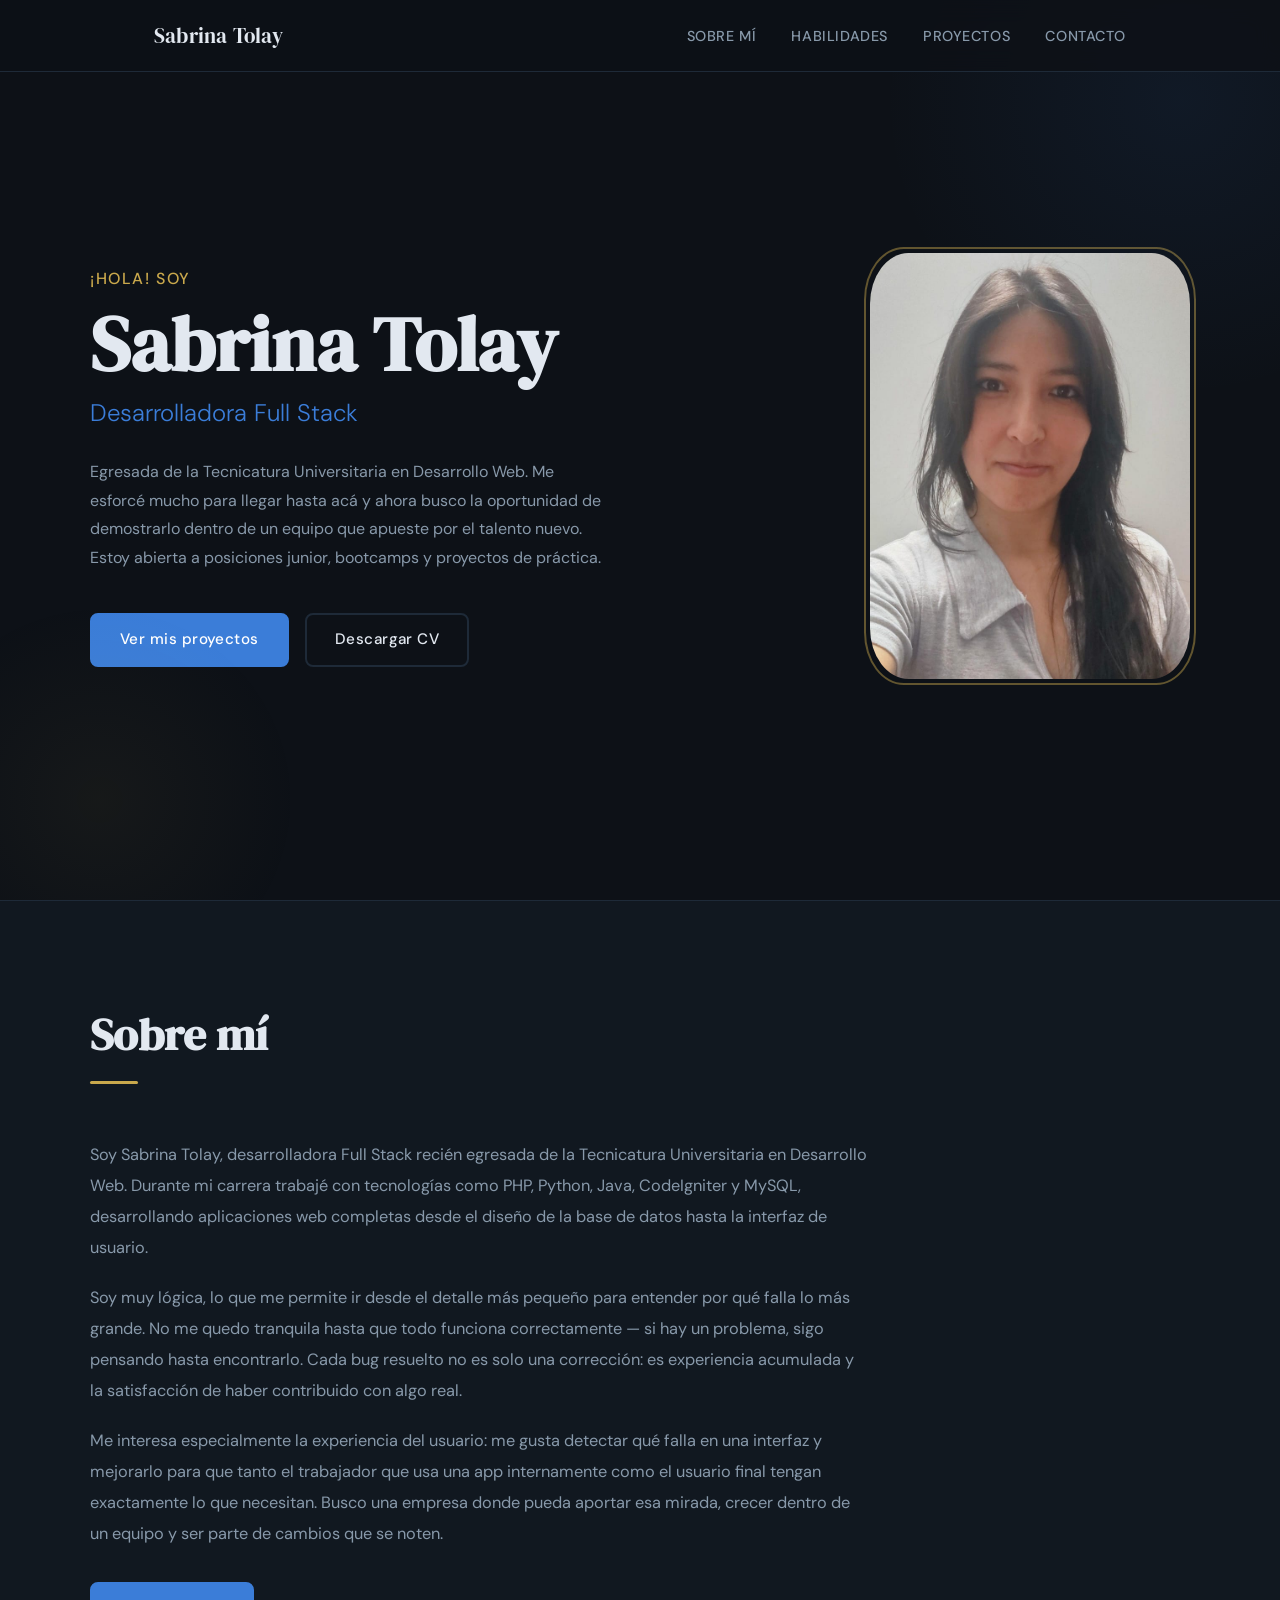
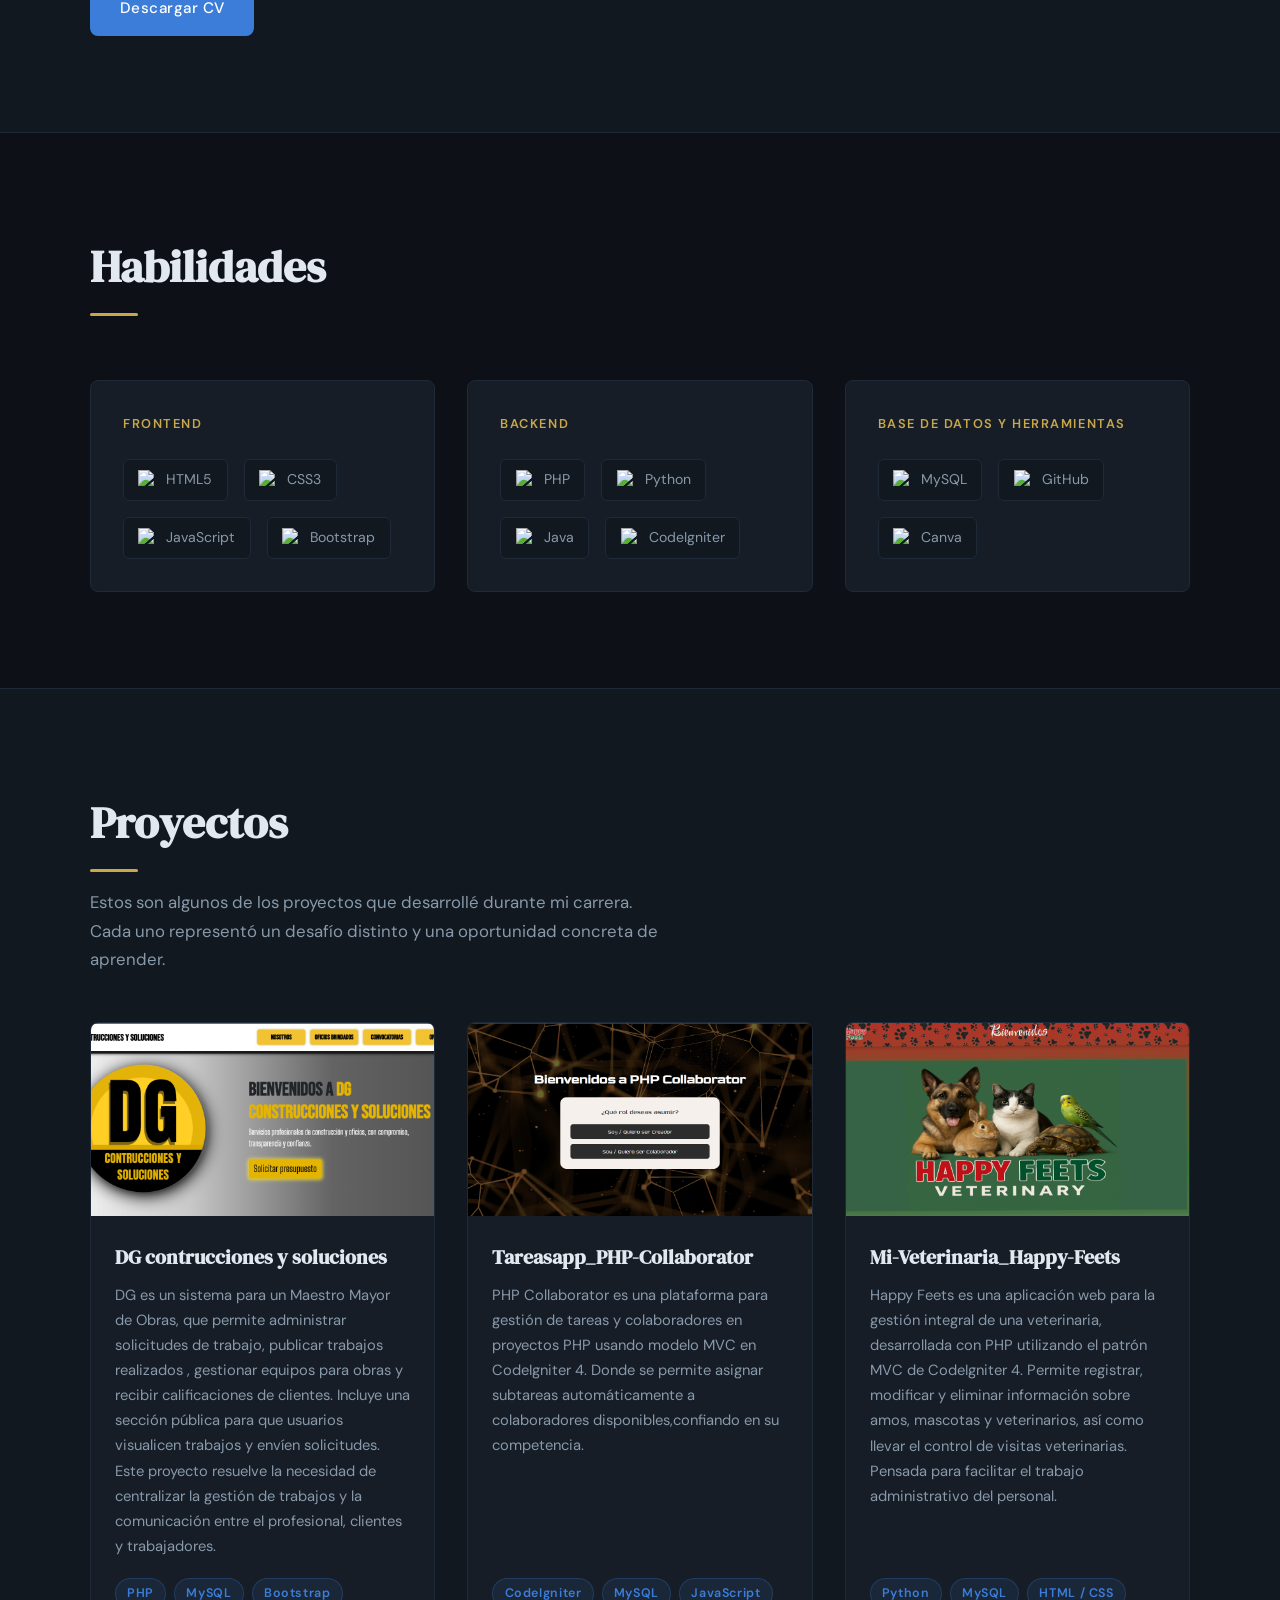
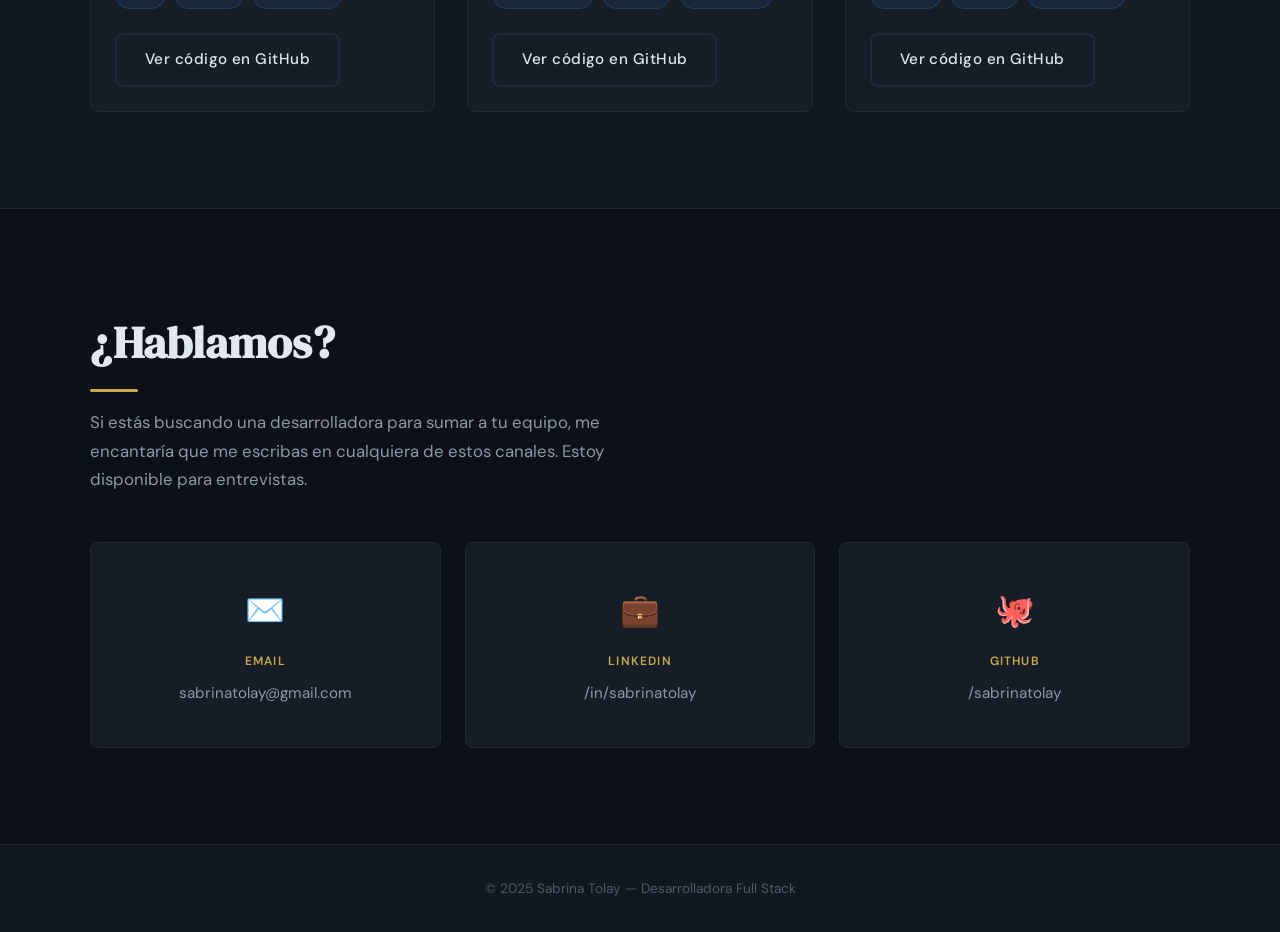
==== index.html @ 7aaf241a "Primer commit" ====
<!DOCTYPE html>
<html lang="es">
<head>
  <meta charset="UTF-8" />
  <meta name="viewport" content="width=device-width, initial-scale=1.0" />
  <meta name="description" content="Sabrina Tolay — Desarrolladora Full Stack buscando su primera experiencia laboral en una empresa de tecnología." />
  <title>Sabrina Tolay | Desarrolladora Full Stack</title>
  <link rel="stylesheet" href="style.css" />
</head>
<body>

  <!-- ========== NAVEGACIÓN ========== -->
  <header>
    <nav class="navbar">
      <div class="nav-logo">
        <span class="logo-nombre">Sabrina Tolay</span>
      </div>
      <ul class="nav-links">
        <li><a href="#sobre-mi">Sobre mí</a></li>
        <li><a href="#habilidades">Habilidades</a></li>
        <li><a href="#proyectos">Proyectos</a></li>
        <li><a href="#contacto">Contacto</a></li>
      </ul>
      <button class="nav-toggle" aria-label="Abrir menú">&#9776;</button>
    </nav>
  </header>

  <main>

    <!-- ========== HERO ========== -->
    <section id="hero" class="hero">
      <div class="hero-contenido">

        <div class="hero-texto">
          <p class="hero-saludo">¡Hola! Soy</p>
          <h1 class="hero-nombre">Sabrina Tolay</h1>
          <h2 class="hero-titulo">Desarrolladora Full Stack</h2>
          <p class="hero-descripcion">
            Egresada de la Tecnicatura Universitaria en Desarrollo Web.
            Me esforcé mucho para llegar hasta acá y ahora busco la oportunidad
            de demostrarlo dentro de un equipo que apueste por el talento nuevo.
            Estoy abierta a posiciones junior, bootcamps y proyectos de práctica.
          </p>
          <div class="hero-botones">
            <a href="#proyectos" class="btn btn-primario">Ver mis proyectos</a>
            <a href="CV_SabrinaTolay.pdf" class="btn btn-secundario" target="_blank" download>Descargar CV</a>
          </div>
        </div>

        <div class="hero-foto">
          <!-- Reemplazá "foto.jpg" con tu imagen real -->
          <img src="img/foto.jpeg" alt="Foto de Sabrina Tolay" />
        </div>

      </div>
    </section>

    <!-- ========== SOBRE MÍ ========== -->
    <section id="sobre-mi" class="seccion sobre-mi">
      <div class="contenedor">
        <h2 class="seccion-titulo">Sobre mí</h2>
        <div class="sobre-mi-texto">
          <p>
            Soy Sabrina Tolay, desarrolladora Full Stack recién egresada de la
            Tecnicatura Universitaria en Desarrollo Web. Durante mi carrera trabajé
            con tecnologías como PHP, Python, Java, CodeIgniter y MySQL, desarrollando
            aplicaciones web completas desde el diseño de la base de datos hasta
            la interfaz de usuario.
          </p>
          <p>
            Soy muy lógica, lo que me permite ir desde el detalle más pequeño para
            entender por qué falla lo más grande. No me quedo tranquila hasta que
            todo funciona correctamente — si hay un problema, sigo pensando hasta
            encontrarlo. Cada bug resuelto no es solo una corrección: es experiencia
            acumulada y la satisfacción de haber contribuido con algo real.
          </p>
          <p>
            Me interesa especialmente la experiencia del usuario: me gusta detectar
            qué falla en una interfaz y mejorarlo para que tanto el trabajador que
            usa una app internamente como el usuario final tengan exactamente lo que
            necesitan. Busco una empresa donde pueda aportar esa mirada, crecer dentro
            de un equipo y ser parte de cambios que se noten.
          </p>
          <a href="CV_SabrinaTolay.pdf" class="btn btn-primario" target="_blank" download>
            Descargar CV
          </a>
        </div>
      </div>
    </section>

        <!-- ========== HABILIDADES ========== -->
    <section id="habilidades" class="seccion habilidades">
      <div class="contenedor">
        <h2 class="seccion-titulo">Habilidades</h2>

        <div class="habilidades-categorias">

          <div class="categoria">
            <h3 class="categoria-titulo">Frontend</h3>
            <ul class="skills-lista">
              <li class="skill-item">
                <img src="https://cdn.jsdelivr.net/gh/devicons/devicon/icons/html5/html5-original.svg" alt="HTML5" />
                <span>HTML5</span>
              </li>
              <li class="skill-item">
                <img src="https://cdn.jsdelivr.net/gh/devicons/devicon/icons/css3/css3-original.svg" alt="CSS3" />
                <span>CSS3</span>
              </li>
              <li class="skill-item">
                <img src="https://cdn.jsdelivr.net/gh/devicons/devicon/icons/javascript/javascript-original.svg" alt="JavaScript" />
                <span>JavaScript</span>
              </li>
              <li class="skill-item">
                <img src="https://cdn.jsdelivr.net/gh/devicons/devicon/icons/bootstrap/bootstrap-original.svg" alt="Bootstrap" />
                <span>Bootstrap</span>
              </li>
            </ul>
          </div>

          <div class="categoria">
            <h3 class="categoria-titulo">Backend</h3>
            <ul class="skills-lista">
              <li class="skill-item">
                <img src="https://cdn.jsdelivr.net/gh/devicons/devicon/icons/php/php-original.svg" alt="PHP" />
                <span>PHP</span>
              </li>
              <li class="skill-item">
                <img src="https://cdn.jsdelivr.net/gh/devicons/devicon/icons/python/python-original.svg" alt="Python" />
                <span>Python</span>
              </li>
              <li class="skill-item">
                <img src="https://cdn.jsdelivr.net/gh/devicons/devicon/icons/java/java-original.svg" alt="Java" />
                <span>Java</span>
              </li>
              <li class="skill-item">
                <img src="https://cdn.jsdelivr.net/gh/devicons/devicon/icons/codeigniter/codeigniter-plain.svg" alt="CodeIgniter" />
                <span>CodeIgniter</span>
              </li>
            </ul>
          </div>

          <div class="categoria">
            <h3 class="categoria-titulo">Base de Datos y Herramientas</h3>
            <ul class="skills-lista">
              <li class="skill-item">
                <img src="https://cdn.jsdelivr.net/gh/devicons/devicon/icons/mysql/mysql-original.svg" alt="MySQL" />
                <span>MySQL</span>
              </li>
              <li class="skill-item">
                <img src="https://cdn.jsdelivr.net/gh/devicons/devicon/icons/github/github-original.svg" alt="GitHub" />
                <span>GitHub</span>
              </li>
              <li class="skill-item">
                <img src="https://cdn.jsdelivr.net/gh/devicons/devicon/icons/canva/canva-original.svg" alt="Canva" />
                <span>Canva</span>
              </li>
            </ul>
          </div>

        </div>
      </div>
    </section>

    <!-- ========== PROYECTOS ========== -->
    <section id="proyectos" class="seccion proyectos">
      <div class="contenedor">
        <h2 class="seccion-titulo">Proyectos</h2>
        <p class="seccion-subtitulo">
          Estos son algunos de los proyectos que desarrollé durante mi carrera.
          Cada uno representó un desafío distinto y una oportunidad concreta de aprender.
        </p>

        <div class="proyectos-grid">

          <!-- PROYECTO 1 — completar con datos reales -->
          <article class="proyecto-card">
            <div class="proyecto-imagen">
              <img src="img/Dg.png" alt="Captura del Proyecto 1" />
            </div>
            <div class="proyecto-info">
              <h3 class="proyecto-nombre">DG contrucciones y soluciones</h3>
              <p class="proyecto-descripcion">
                DG es un sistema para un Maestro Mayor de Obras, que permite
                 administrar solicitudes de trabajo, publicar trabajos realizados , gestionar equipos para 
                 obras y recibir calificaciones de clientes.
                Incluye una sección pública para que usuarios visualicen trabajos y envíen solicitudes.
                Este proyecto resuelve la necesidad de centralizar la gestión de trabajos y la comunicación entre el 
                profesional, clientes y trabajadores.
              </p>
              <ul class="proyecto-tecnologias">
                <li>PHP</li>
                <li>MySQL</li>
                <li>Bootstrap</li>
              </ul>
              <div class="proyecto-links">
                <a href="https://github.com/sabrinatolay/nombre-repo" target="_blank" class="btn btn-secundario">
                  Ver código en GitHub
                </a>
              </div>
            </div>
          </article>

          <!-- PROYECTO 2 -->
          <article class="proyecto-card">
            <div class="proyecto-imagen">
              <img src="img/TareasApp.png" alt="Captura del Proyecto 2" />
            </div>
            <div class="proyecto-info">
              <h3 class="proyecto-nombre">Tareasapp_PHP-Collaborator</h3>
              <p class="proyecto-descripcion">
                PHP Collaborator es una plataforma para gestión de tareas y colaboradores en proyectos PHP usando
                 modelo MVC en CodeIgniter 4. Donde se permite asignar subtareas automáticamente a colaboradores 
                 disponibles,confiando en su competencia.
              </p>
              <ul class="proyecto-tecnologias">
                <li>CodeIgniter</li>
                <li>MySQL</li>
                <li>JavaScript</li>
              </ul>
              <div class="proyecto-links">
                <a href="https://github.com/Sabry2493/Tareasapp_PHP-Collaborator" target="_blank" class="btn btn-secundario">
                  Ver código en GitHub
                </a>
              </div>
            </div>
          </article>

          <!-- PROYECTO 3 -->
          <article class="proyecto-card">
            <div class="proyecto-imagen">
              <img src="img/Happyfeet.png" alt="Captura del Proyecto 3" />
            </div>
            <div class="proyecto-info">
              <h3 class="proyecto-nombre">Mi-Veterinaria_Happy-Feets</h3>
              <p class="proyecto-descripcion">
                Happy Feets es una aplicación web para la gestión integral de una veterinaria, desarrollada con PHP
                 utilizando el patrón MVC de CodeIgniter 4. Permite registrar, modificar y eliminar información sobre
                  amos, mascotas y veterinarios, así como llevar el control de visitas veterinarias. Pensada para 
                  facilitar el trabajo administrativo del personal.
              </p>
              <ul class="proyecto-tecnologias">
                <li>Python</li>
                <li>MySQL</li>
                <li>HTML / CSS</li>
              </ul>
              <div class="proyecto-links">
                <a href="https://github.com/Sabry2493/Mi-Veterinaria_Happy-Feets" target="_blank" class="btn btn-secundario">
                  Ver código en GitHub
                </a>
              </div>
            </div>
          </article>

        </div>
      </div>
    </section>

    <!-- ========== CONTACTO ========== -->
     <section id="contacto" class="seccion contacto">
  <div class="contenedor">
    <h2 class="seccion-titulo">¿Hablamos?</h2>
    <p class="seccion-subtitulo">
      Si estás buscando una desarrolladora para sumar a tu equipo,
      me encantaría que me escribas en cualquiera de estos canales. 
      Estoy disponible para entrevistas.
    </p>

    <div class="contacto-cards">

      <a href="mailto:sabrina@email.com" class="contacto-card">
        <span class="contacto-card-icono">✉️</span>
        <span class="contacto-card-label">Email</span>
        <span class="contacto-card-valor">sabrinatolay@gmail.com</span>
      </a>

      <a href="https://www.linkedin.com/in/sabrinatolay" target="_blank" class="contacto-card">
        <span class="contacto-card-icono">💼</span>
        <span class="contacto-card-label">LinkedIn</span>
        <span class="contacto-card-valor">/in/sabrinatolay</span>
      </a>

      <a href="https://github.com/sabrinatolay" target="_blank" class="contacto-card">
        <span class="contacto-card-icono">🐙</span>
        <span class="contacto-card-label">GitHub</span>
        <span class="contacto-card-valor">/sabrinatolay</span>
      </a>

    </div>
  </div>
</section>


  </main>

  <!-- ========== FOOTER ========== -->
  <footer class="footer">
    <div class="contenedor">
      <p>&copy; 2025 Sabrina Tolay — Desarrolladora Full Stack</p>
    </div>
  </footer>

  <script src="main.js"></script>
</body>
</html>
<!-- Describí qué hace la app, qué problema resuelve y cuál fue
                tu rol en el desarrollo (ej: "desarrollé el módulo de login,
                el ABM de usuarios y el diseño de la base de datos"). -->
---- style.css ----
/* =============================================
   PORTFOLIO — SABRINA TOLAY
   Estética: Profesional corporativo con
   acento azul índigo + detalles dorados.
   Tipografía: DM Serif Display + DM Sans
============================================= */

@import url('https://fonts.googleapis.com/css2?family=DM+Serif+Display:ital@0;1&family=DM+Sans:wght@300;400;500;600&display=swap');

/* ========== VARIABLES ========== */
:root {
  --color-fondo:        #0d1117;
  --color-fondo-alt:    #111820;
  --color-superficie:   #161d27;
  --color-borde:        #1e2a38;
  --color-primario:     #3b7dd8;
  --color-primario-hover: #5592e8;
  --color-acento:       #c9a84c;
  --color-texto:        #e2e8f0;
  --color-texto-suave:  #8899aa;
  --color-texto-muy-suave: #4a5a6a;
  --fuente-display:     'DM Serif Display', serif;
  --fuente-cuerpo:      'DM Sans', sans-serif;
  --radio:              8px;
  --sombra:             0 4px 24px rgba(0,0,0,0.4);
  --transicion:         0.3s ease;
  --max-ancho:          1100px;
}

/* ========== RESET & BASE ========== */
*, *::before, *::after {
  box-sizing: border-box;
  margin: 0;
  padding: 0;
}

html {
  scroll-behavior: smooth;
  font-size: 16px;
}

body {
  font-family: var(--fuente-cuerpo);
  background-color: var(--color-fondo);
  color: var(--color-texto);
  line-height: 1.7;
  -webkit-font-smoothing: antialiased;
}

img {
  max-width: 100%;
  display: block;
}

a {
  color: inherit;
  text-decoration: none;
}

ul {
  list-style: none;
}

/* ========== CONTENEDOR ========== */
.contenedor {
  width: 90%;
  max-width: var(--max-ancho);
  margin: 0 auto;
}

/* ========== BOTONES ========== */
.btn {
  display: inline-block;
  padding: 0.75rem 1.75rem;
  border-radius: var(--radio);
  font-family: var(--fuente-cuerpo);
  font-weight: 500;
  font-size: 0.95rem;
  letter-spacing: 0.03em;
  cursor: pointer;
  transition: all var(--transicion);
  border: 2px solid transparent;
}

.btn-primario {
  background-color: var(--color-primario);
  color: #fff;
  border-color: var(--color-primario);
}

.btn-primario:hover {
  background-color: var(--color-primario-hover);
  border-color: var(--color-primario-hover);
  transform: translateY(-2px);
  box-shadow: 0 6px 20px rgba(59, 125, 216, 0.35);
}

.btn-secundario {
  background-color: transparent;
  color: var(--color-texto);
  border-color: var(--color-borde);
}

.btn-secundario:hover {
  border-color: var(--color-primario);
  color: var(--color-primario);
  transform: translateY(-2px);
}

/* ========== SECCIÓN BASE ========== */
.seccion {
  padding: 6rem 0;
}

.seccion-titulo {
  font-family: var(--fuente-display);
  font-size: clamp(2rem, 4vw, 2.8rem);
  color: var(--color-texto);
  margin-bottom: 1rem;
  position: relative;
  display: inline-block;
}

.seccion-titulo::after {
  content: '';
  display: block;
  width: 48px;
  height: 3px;
  background: var(--color-acento);
  margin-top: 0.5rem;
  border-radius: 2px;
}

.seccion-subtitulo {
  color: var(--color-texto-suave);
  font-size: 1.05rem;
  margin-bottom: 3rem;
  max-width: 580px;
}

/* ========== NAVBAR ========== */
header {
  position: fixed;
  top: 0;
  left: 0;
  right: 0;
  z-index: 100;
  background: rgba(13, 17, 23, 0.85);
  backdrop-filter: blur(12px);
  border-bottom: 1px solid var(--color-borde);
}

.navbar {
  display: flex;
  align-items: center;
  justify-content: space-between;
  max-width: var(--max-ancho);
  margin: 0 auto;
  padding: 1.1rem 5%;
}

.logo-nombre {
  font-family: var(--fuente-display);
  font-size: 1.3rem;
  color: var(--color-texto);
  letter-spacing: 0.01em;
}

.logo-nombre span {
  color: var(--color-acento);
}

.nav-links {
  display: flex;
  gap: 2.2rem;
}

.nav-links a {
  font-size: 0.9rem;
  font-weight: 500;
  color: var(--color-texto-suave);
  letter-spacing: 0.04em;
  text-transform: uppercase;
  transition: color var(--transicion);
  position: relative;
}

.nav-links a::after {
  content: '';
  position: absolute;
  bottom: -4px;
  left: 0;
  width: 0;
  height: 1px;
  background: var(--color-acento);
  transition: width var(--transicion);
}

.nav-links a:hover {
  color: var(--color-texto);
}

.nav-links a:hover::after {
  width: 100%;
}

.nav-toggle {
  display: none;
  background: none;
  border: none;
  color: var(--color-texto);
  font-size: 1.5rem;
  cursor: pointer;
}

/* ========== HERO ========== */
.hero {
  min-height: 100vh;
  display: flex;
  align-items: center;
  padding: 6rem 5% 4rem;
  position: relative;
  overflow: hidden;
}

.hero::before {
  content: '';
  position: absolute;
  top: -200px;
  right: -200px;
  width: 600px;
  height: 600px;
  background: radial-gradient(circle, rgba(59,125,216,0.08) 0%, transparent 70%);
  pointer-events: none;
}

.hero::after {
  content: '';
  position: absolute;
  bottom: -100px;
  left: -100px;
  width: 400px;
  height: 400px;
  background: radial-gradient(circle, rgba(201,168,76,0.05) 0%, transparent 70%);
  pointer-events: none;
}

.hero-contenido {
  max-width: var(--max-ancho);
  margin: 0 auto;
  width: 100%;
  display: grid;
  grid-template-columns: 1fr 320px;
  gap: 4rem;
  align-items: center;
}

.hero-texto {
  animation: fadeInUp 0.9s ease 0.1s both;
}

.hero-saludo {
  font-size: 1rem;
  color: var(--color-acento);
  font-weight: 500;
  letter-spacing: 0.1em;
  text-transform: uppercase;
  margin-bottom: 0.75rem;
}

.hero-nombre {
  font-family: var(--fuente-display);
  font-size: clamp(2.8rem, 6vw, 4.8rem);
  line-height: 1.05;
  color: var(--color-texto);
  margin-bottom: 0.5rem;
}

.hero-titulo {
  font-size: clamp(1.1rem, 2.5vw, 1.5rem);
  font-weight: 300;
  color: var(--color-primario);
  margin-bottom: 1.5rem;
}

.hero-descripcion {
  font-size: 1rem;
  color: var(--color-texto-suave);
  max-width: 520px;
  margin-bottom: 2.5rem;
  line-height: 1.8;
}

.hero-botones {
  display: flex;
  gap: 1rem;
  flex-wrap: wrap;
}

/* Foto en el Hero */
.hero-foto {
  position: relative;
  /* animation: fadeInUp 0.9s ease 0.3s both; */
}

.hero-foto img {
  width: 100%;
  aspect-ratio: 3/4;
  object-fit: cover;
  object-position: top;
  border-radius: 12%;
  /* filter: grayscale(15%); */
  transition: filter var(--transicion);
  display: block;
}

/* .hero-foto img:hover {
  filter: grayscale(0%);
} */

.hero-foto::before {
  content: '';
  position: absolute;
  top: -6px;
  left: -6px;
  right: -6px;
  bottom: -6px;
  border: 2px solid var(--color-acento);
  border-radius: 12%;
  opacity: 0.45;
  z-index: -1;
}

/* ========== SOBRE MÍ ========== */
.sobre-mi {
  background-color: var(--color-fondo-alt);
  border-top: 1px solid var(--color-borde);
  border-bottom: 1px solid var(--color-borde);
}

.sobre-mi-texto {
  margin-top: 2.5rem;
  max-width: 780px;
}

.sobre-mi-texto p {
  color: var(--color-texto-suave);
  margin-bottom: 1.2rem;
  font-size: 1.02rem;
  line-height: 1.9;
}

.sobre-mi-texto p:last-of-type {
  margin-bottom: 2rem;
}

/* ========== HABILIDADES ========== */
.habilidades {
  background-color: var(--color-fondo);
}

.habilidades-categorias {
  display: grid;
  grid-template-columns: repeat(auto-fit, minmax(260px, 1fr));
  gap: 2rem;
  margin-top: 3rem;
}

.categoria {
  background: var(--color-superficie);
  border: 1px solid var(--color-borde);
  border-radius: var(--radio);
  padding: 2rem;
  transition: border-color var(--transicion), transform var(--transicion);
}

.categoria:hover {
  border-color: var(--color-primario);
  transform: translateY(-4px);
}

.categoria-titulo {
  font-size: 0.8rem;
  text-transform: uppercase;
  letter-spacing: 0.12em;
  color: var(--color-acento);
  font-weight: 600;
  margin-bottom: 1.5rem;
}

.skills-lista {
  display: flex;
  flex-wrap: wrap;
  gap: 1rem;
}

.skill-item {
  display: flex;
  align-items: center;
  gap: 0.5rem;
  background: var(--color-fondo-alt);
  border: 1px solid var(--color-borde);
  border-radius: 6px;
  padding: 0.5rem 0.9rem;
  font-size: 0.88rem;
  color: var(--color-texto-suave);
  transition: all var(--transicion);
}

.skill-item:hover {
  border-color: var(--color-primario);
  color: var(--color-texto);
}

.skill-item img {
  width: 20px;
  height: 20px;
  object-fit: contain;
}

/* ========== PROYECTOS ========== */
.proyectos {
  background-color: var(--color-fondo-alt);
  border-top: 1px solid var(--color-borde);
  border-bottom: 1px solid var(--color-borde);
}

.proyectos-grid {
  display: grid;
  grid-template-columns: repeat(auto-fit, minmax(300px, 1fr));
  gap: 2rem;
  margin-top: 3rem;
}

.proyecto-card {
  background: var(--color-superficie);
  border: 1px solid var(--color-borde);
  border-radius: var(--radio);
  overflow: hidden;
  display: flex;
  flex-direction: column;
  transition: transform var(--transicion), border-color var(--transicion), box-shadow var(--transicion);
}

.proyecto-card:hover {
  transform: translateY(-6px);
  border-color: var(--color-primario);
  box-shadow: var(--sombra);
}

.proyecto-imagen {
  overflow: hidden;
  aspect-ratio: 16/9;
  background: var(--color-fondo);
}

.proyecto-imagen img {
  width: 100%;
  height: 100%;
  object-fit: cover;
  transition: transform 0.5s ease;
}

.proyecto-card:hover .proyecto-imagen img {
  transform: scale(1.05);
}

.proyecto-info {
  padding: 1.5rem;
  display: flex;
  flex-direction: column;
  flex: 1;
}

.proyecto-nombre {
  font-family: var(--fuente-display);
  font-size: 1.25rem;
  color: var(--color-texto);
  margin-bottom: 0.6rem;
}

.proyecto-descripcion {
  font-size: 0.92rem;
  color: var(--color-texto-suave);
  line-height: 1.7;
  flex: 1;
  margin-bottom: 1.2rem;
}

.proyecto-tecnologias {
  display: flex;
  flex-wrap: wrap;
  gap: 0.5rem;
  margin-bottom: 1.5rem;
}

.proyecto-tecnologias li {
  font-size: 0.78rem;
  font-weight: 600;
  letter-spacing: 0.05em;
  color: var(--color-primario);
  background: rgba(59, 125, 216, 0.1);
  border: 1px solid rgba(59, 125, 216, 0.25);
  padding: 0.25rem 0.7rem;
  border-radius: 20px;
}

.proyecto-links {
  margin-top: auto;
}


/* ========== CONTACTO2 ========== */
.contacto {
  background-color: var(--color-fondo);
}

.contacto-cards {
  display: flex;
  gap: 1.5rem;
  flex-wrap: wrap;
  margin-top: 3rem;
}

.contacto-card {
  flex: 1;
  min-width: 220px;
  display: flex;
  flex-direction: column;
  align-items: center;
  gap: 0.6rem;
  padding: 2.5rem 1.5rem;
  background: var(--color-superficie);
  border: 1px solid var(--color-borde);
  border-radius: var(--radio);
  text-align: center;
  transition: transform var(--transicion), border-color var(--transicion), box-shadow var(--transicion);
}

.contacto-card:hover {
  transform: translateY(-6px);
  border-color: var(--color-primario);
  box-shadow: 0 8px 28px rgba(59, 125, 216, 0.15);
}

.contacto-card-icono {
  font-size: 2rem;
  margin-bottom: 0.3rem;
}

.contacto-card-label {
  font-size: 0.75rem;
  text-transform: uppercase;
  letter-spacing: 0.1em;
  color: var(--color-acento);
  font-weight: 600;
}

.contacto-card-valor {
  font-size: 0.95rem;
  color: var(--color-texto-suave);
  transition: color var(--transicion);
}

.contacto-card:hover .contacto-card-valor {
  color: var(--color-texto);
}
/* ========== FOOTER ========== */
.footer {
  background: var(--color-fondo-alt);
  border-top: 1px solid var(--color-borde);
  padding: 2rem 0;
  text-align: center;
}

.footer p {
  font-size: 0.85rem;
  color: var(--color-texto-muy-suave);
}

/* ========== ANIMACIONES ========== */
@keyframes fadeInUp {
  from {
    opacity: 0;
    transform: translateY(24px);
  }
  to {
    opacity: 1;
    transform: translateY(0);
  }
}

/* ========== RESPONSIVE ========== */
@media (max-width: 768px) {
  .nav-links {
    display: none;
    flex-direction: column;
    position: absolute;
    top: 100%;
    left: 0;
    right: 0;
    background: var(--color-fondo-alt);
    border-bottom: 1px solid var(--color-borde);
    padding: 1.5rem 5%;
    gap: 1.2rem;
  }

  .nav-links.abierto {
    display: flex;
  }

  .nav-toggle {
    display: block;
  }

  .hero-contenido {
    grid-template-columns: 1fr;
    gap: 2.5rem;
  }

  .hero-foto {
    max-width: 260px;
    margin: 0 auto;
    order: -1;
  }

  .contacto-grid {
    grid-template-columns: 1fr;
    gap: 2.5rem;
  }

  .hero-nombre {
    font-size: clamp(2.5rem, 10vw, 4rem);
  }

  .hero-botones {
    flex-direction: column;
    align-items: flex-start;
  }
}

@media (max-width: 480px) {
  .seccion {
    padding: 4rem 0;
  }

  .proyectos-grid {
    grid-template-columns: 1fr;
  }

  .habilidades-categorias {
    grid-template-columns: 1fr;
  }
}
/* ========== CONTACTO ========== */
/* .contacto {
  background-color: var(--color-fondo);
}

.contacto-grid {
  display: grid;
  grid-template-columns: 1fr 2fr;
  gap: 4rem;
  margin-top: 3rem;
  align-items: start;
}

.contacto-info {
  display: flex;
  flex-direction: column;
  gap: 1.5rem;
}

.contacto-item {
  display: flex;
  align-items: center;
  gap: 1rem;
}

.contacto-icono {
  font-size: 1.3rem;
  width: 44px;
  height: 44px;
  display: flex;
  align-items: center;
  justify-content: center;
  background: var(--color-superficie);
  border: 1px solid var(--color-borde);
  border-radius: 50%;
  flex-shrink: 0;
}

.contacto-item a {
  color: var(--color-texto-suave);
  font-size: 0.95rem;
  transition: color var(--transicion);
}

.contacto-item a:hover {
  color: var(--color-primario);
} */

/* Formulario */
/* .contacto-formulario {
  display: flex;
  flex-direction: column;
  gap: 1.2rem;
}

.form-grupo {
  display: flex;
  flex-direction: column;
  gap: 0.4rem;
}

.form-grupo label {
  font-size: 0.85rem;
  font-weight: 500;
  color: var(--color-texto-suave);
  letter-spacing: 0.04em;
  text-transform: uppercase;
}

.form-grupo input,
.form-grupo textarea {
  background: var(--color-superficie);
  border: 1px solid var(--color-borde);
  border-radius: var(--radio);
  padding: 0.85rem 1rem;
  font-family: var(--fuente-cuerpo);
  font-size: 0.95rem;
  color: var(--color-texto);
  transition: border-color var(--transicion), box-shadow var(--transicion);
  resize: vertical;
}

.form-grupo input::placeholder,
.form-grupo textarea::placeholder {
  color: var(--color-texto-muy-suave);
}

.form-grupo input:focus,
.form-grupo textarea:focus {
  outline: none;
  border-color: var(--color-primario);
  box-shadow: 0 0 0 3px rgba(59, 125, 216, 0.12);
} */
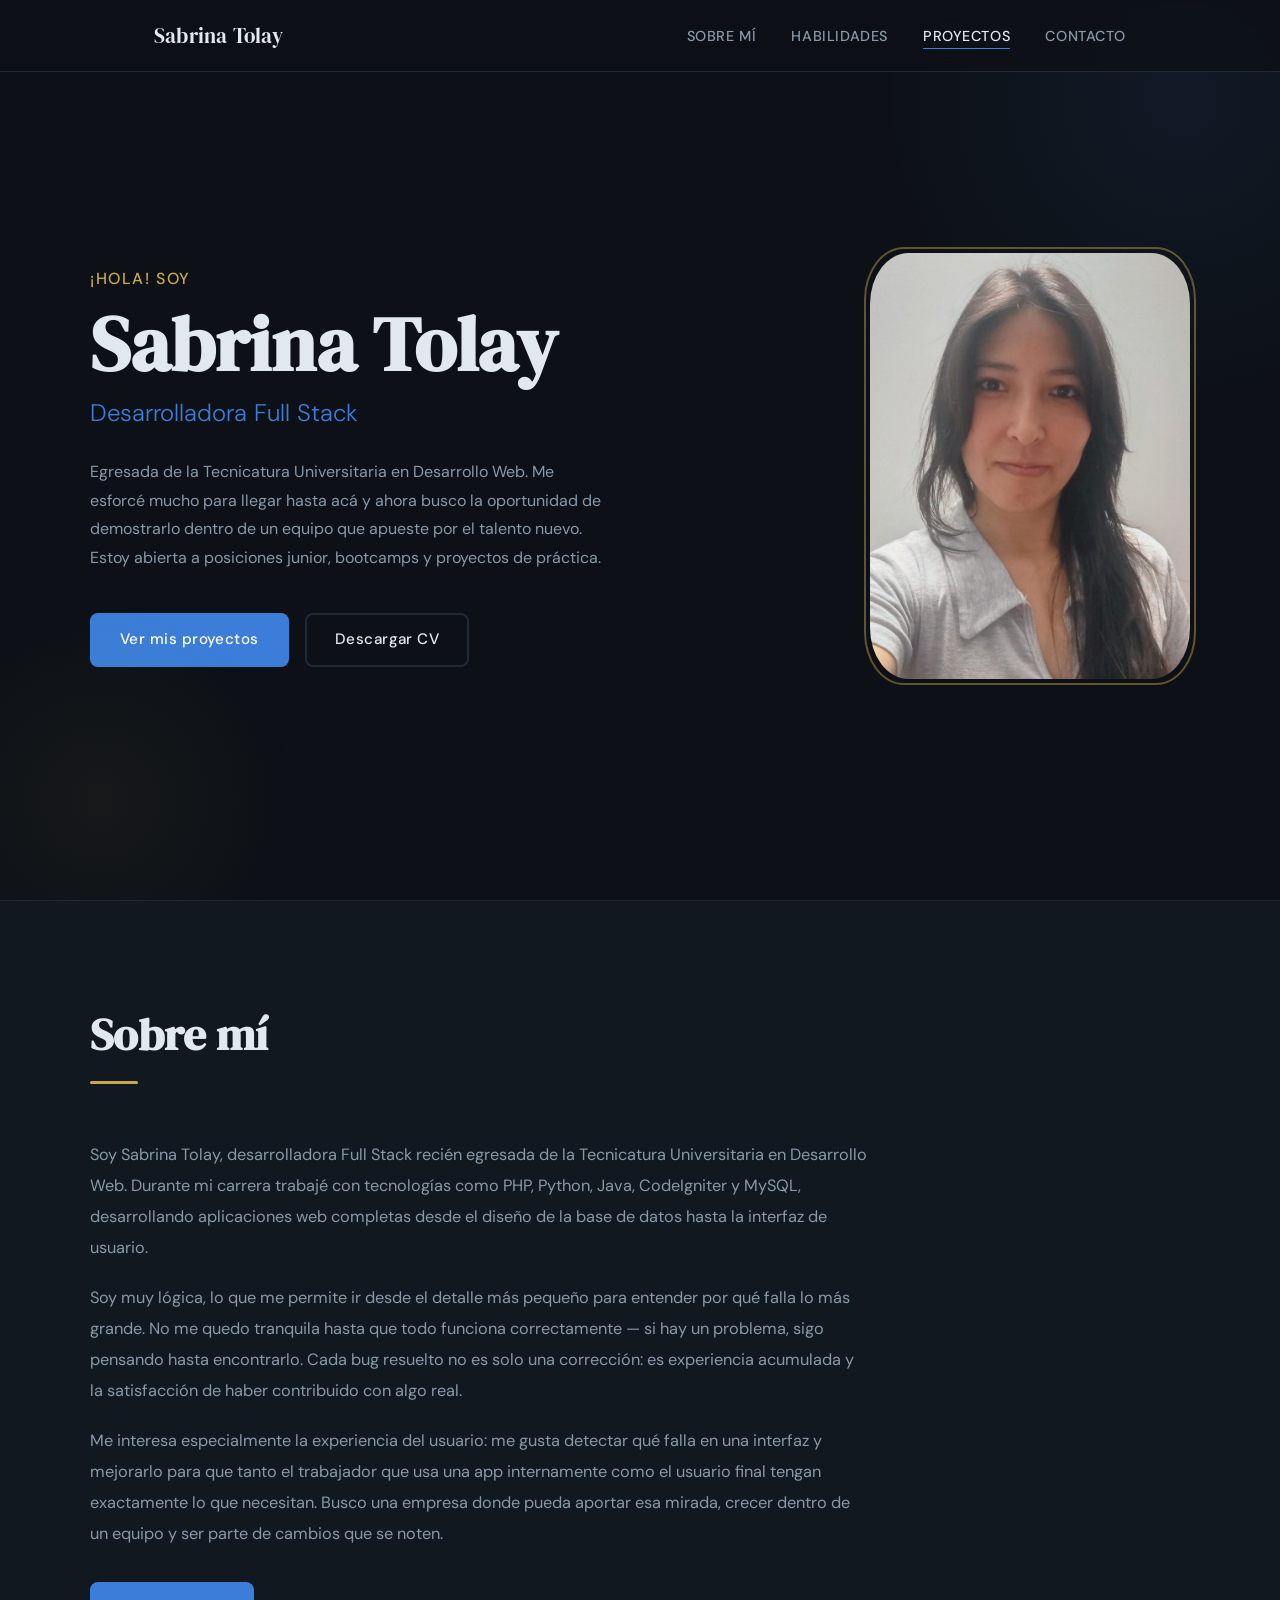
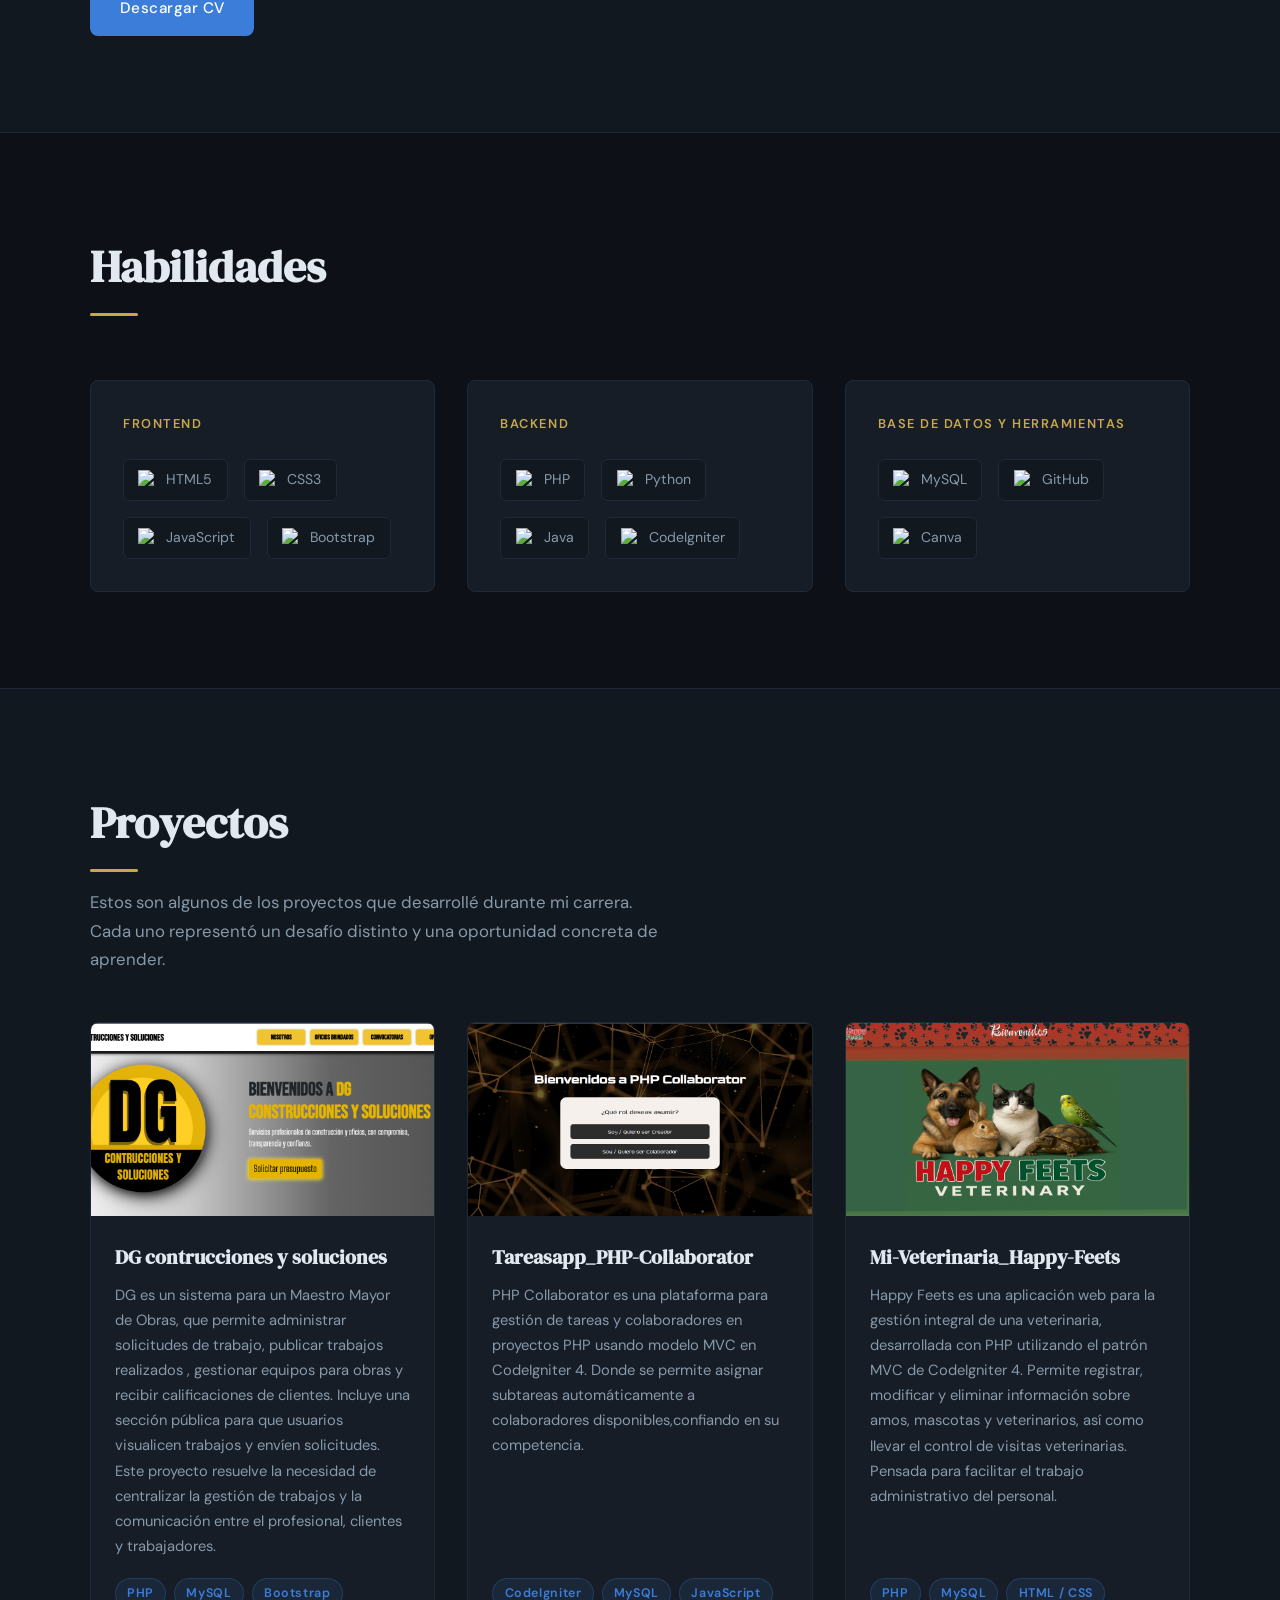
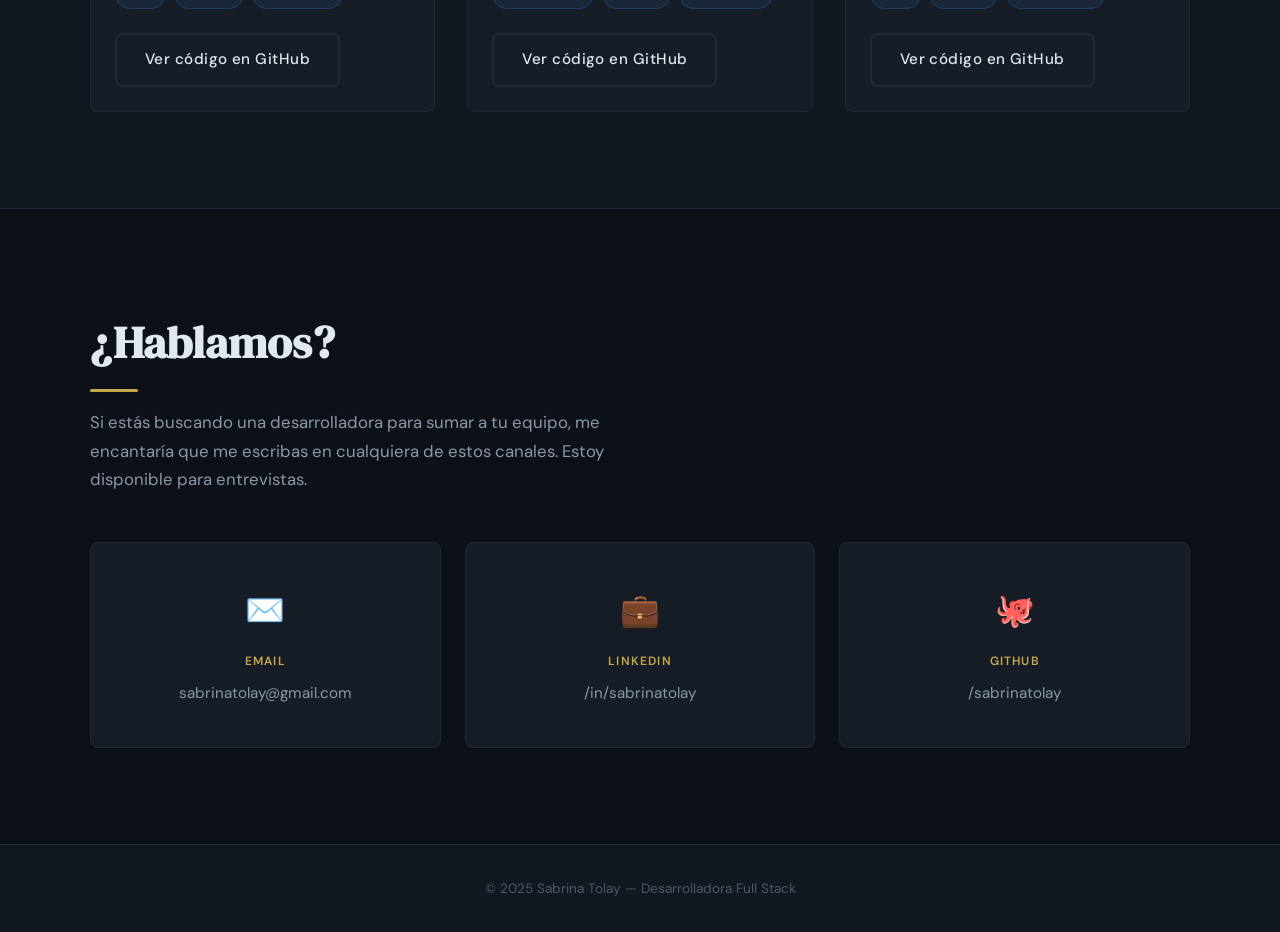
==== commit 8bc08898: "correccion de herramienta" ====
--- a/index.html
+++ b/index.html
@@ -239,7 +239,7 @@
                   facilitar el trabajo administrativo del personal.
               </p>
               <ul class="proyecto-tecnologias">
-                <li>Python</li>
+                <li>PHP</li>
                 <li>MySQL</li>
                 <li>HTML / CSS</li>
               </ul>
--- a/style.css
+++ b/style.css
@@ -589,6 +589,33 @@
     transform: translateY(0);
   }
 }
+/* ── Animaciones al hacer scroll ── */
+.animar {
+  opacity: 0;
+  transform: translateY(28px);
+  transition: opacity 0.6s ease, transform 0.6s ease;
+}
+
+.animar.visible {
+  opacity: 1;
+  transform: translateY(0);
+}
+
+/* ── Navbar al hacer scroll ── */
+header.scrolled {
+  background: rgba(13, 17, 23, 0.97);
+  box-shadow: 0 2px 20px rgba(0,0,0,0.3);
+}
+
+/* ── Link activo en navbar ── */
+.nav-links a.activo {
+  color: var(--color-texto);
+}
+
+.nav-links a.activo::after {
+  width: 100%;
+  background: var(--color-primario);
+}
 
 /* ========== RESPONSIVE ========== */
 @media (max-width: 768px) {
@@ -652,6 +679,7 @@
     grid-template-columns: 1fr;
   }
 }
+
 /* ========== CONTACTO ========== */
 /* .contacto {
   background-color: var(--color-fondo);
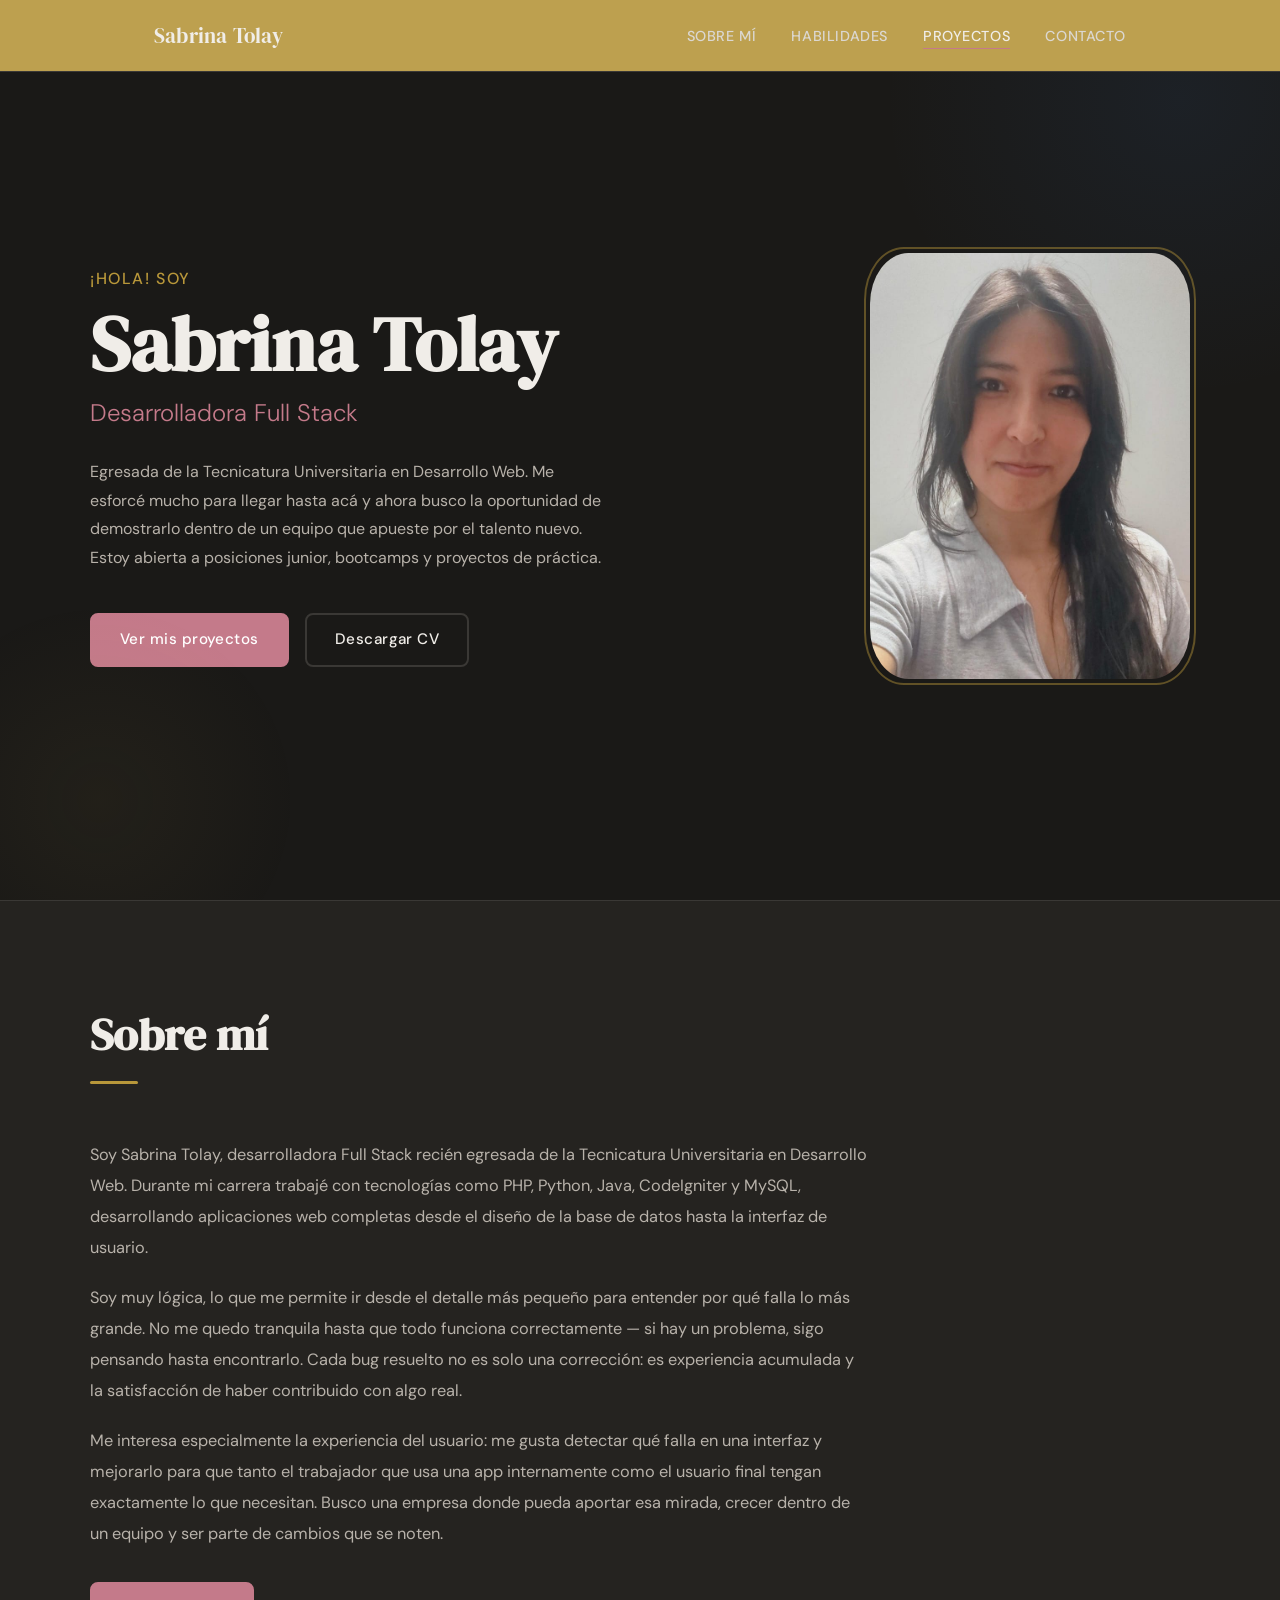
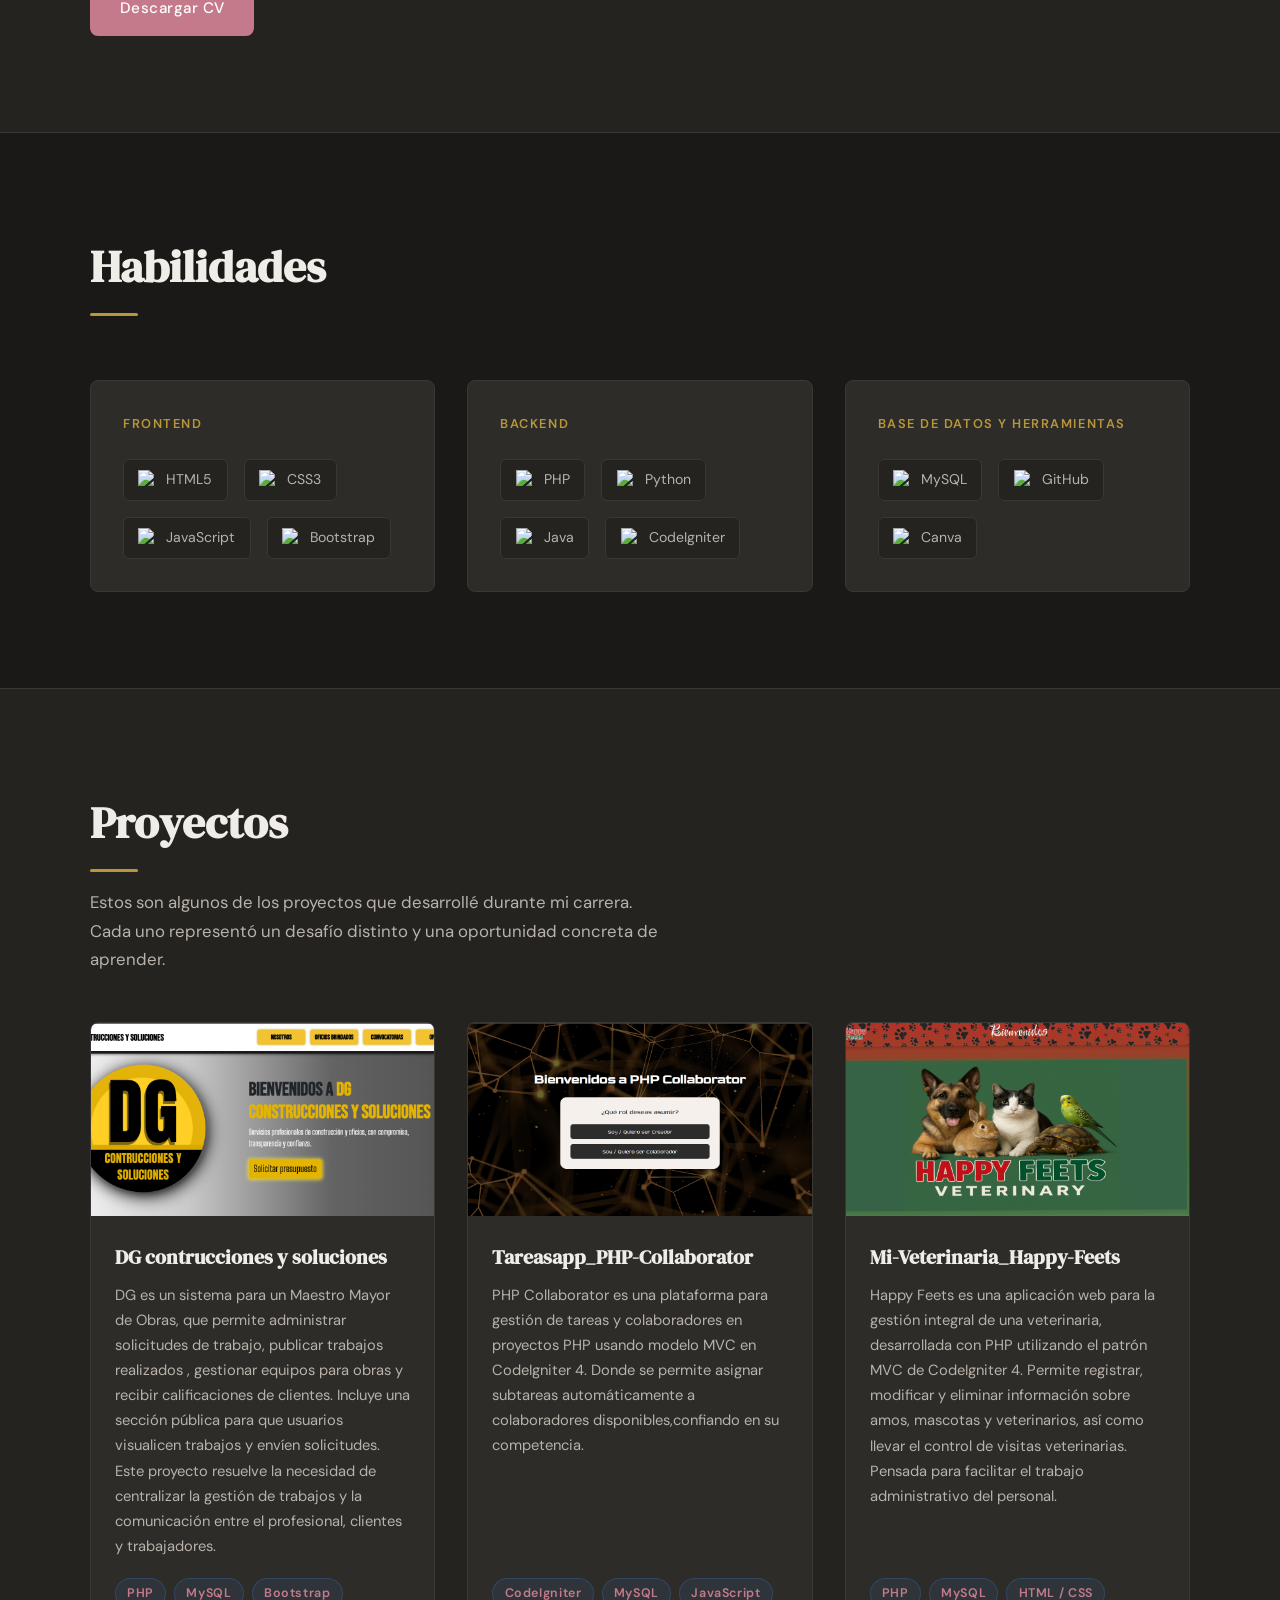
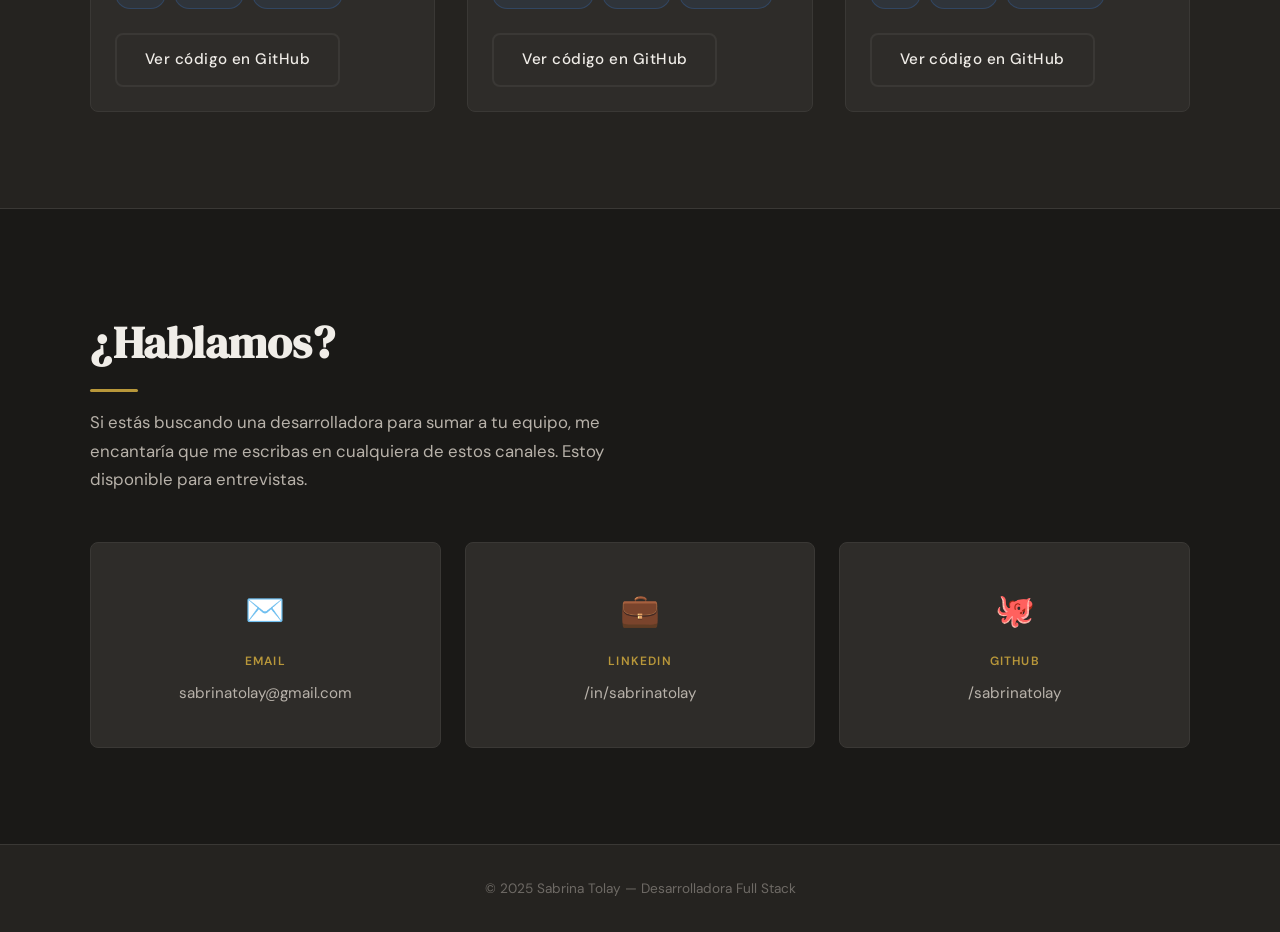
==== commit 03be1c7b: "cambios en css y nuevo archivo html" ====
--- a/index.html
+++ b/index.html
@@ -13,7 +13,7 @@
   <header>
     <nav class="navbar">
       <div class="nav-logo">
-        <span class="logo-nombre">Sabrina Tolay</span>
+        <span class="logo-nombre"><a href="#hero">Sabrina Tolay</a></span>
       </div>
       <ul class="nav-links">
         <li><a href="#sobre-mi">Sobre mí</a></li>
--- a/style.css
+++ b/style.css
@@ -1,30 +1,23 @@
-/* =============================================
-   PORTFOLIO — SABRINA TOLAY
-   Estética: Profesional corporativo con
-   acento azul índigo + detalles dorados.
-   Tipografía: DM Serif Display + DM Sans
-============================================= */
-
 @import url('https://fonts.googleapis.com/css2?family=DM+Serif+Display:ital@0;1&family=DM+Sans:wght@300;400;500;600&display=swap');
 
 /* ========== VARIABLES ========== */
 :root {
-  --color-fondo:        #0d1117;
-  --color-fondo-alt:    #111820;
-  --color-superficie:   #161d27;
-  --color-borde:        #1e2a38;
-  --color-primario:     #3b7dd8;
-  --color-primario-hover: #5592e8;
-  --color-acento:       #c9a84c;
-  --color-texto:        #e2e8f0;
-  --color-texto-suave:  #8899aa;
-  --color-texto-muy-suave: #4a5a6a;
-  --fuente-display:     'DM Serif Display', serif;
-  --fuente-cuerpo:      'DM Sans', sans-serif;
-  --radio:              8px;
-  --sombra:             0 4px 24px rgba(0,0,0,0.4);
-  --transicion:         0.3s ease;
-  --max-ancho:          1100px;
+  --color-fondo:           #1a1917;
+  --color-fondo-alt:       #252320;
+  --color-superficie:      #2e2c29;
+  --color-borde:           #3a3835;
+  --color-primario:        #c47a8a;
+  --color-primario-hover:  #d4909f;
+  --color-acento:          #b8973a;
+  --fuente-display:        'DM Serif Display', serif;
+  --fuente-cuerpo:         'DM Sans', sans-serif;
+  --radio:                 8px;
+  --sombra:                0 4px 24px rgba(0,0,0,0.4);
+  --transicion:            0.3s ease;
+  --max-ancho:             1100px;
+  --color-texto:           #f0ede8;
+  --color-texto-suave:     #b8b2aa;
+  --color-texto-muy-suave: #6e6a65;
 }
 
 /* ========== RESET & BASE ========== */
@@ -145,7 +138,7 @@
   left: 0;
   right: 0;
   z-index: 100;
-  background: rgba(13, 17, 23, 0.85);
+  background: #bda04f;
   backdrop-filter: blur(12px);
   border-bottom: 1px solid var(--color-borde);
 }
@@ -178,7 +171,8 @@
 .nav-links a {
   font-size: 0.9rem;
   font-weight: 500;
-  color: var(--color-texto-suave);
+  /* color: var(--color-texto-suave); */
+  color: #dbd7d1;
   letter-spacing: 0.04em;
   text-transform: uppercase;
   transition: color var(--transicion);
@@ -603,7 +597,8 @@
 
 /* ── Navbar al hacer scroll ── */
 header.scrolled {
-  background: rgba(13, 17, 23, 0.97);
+  /* background: rgba(13, 17, 23, 0.97); */
+  background: #bda04f;
   box-shadow: 0 2px 20px rgba(0,0,0,0.3);
 }
 
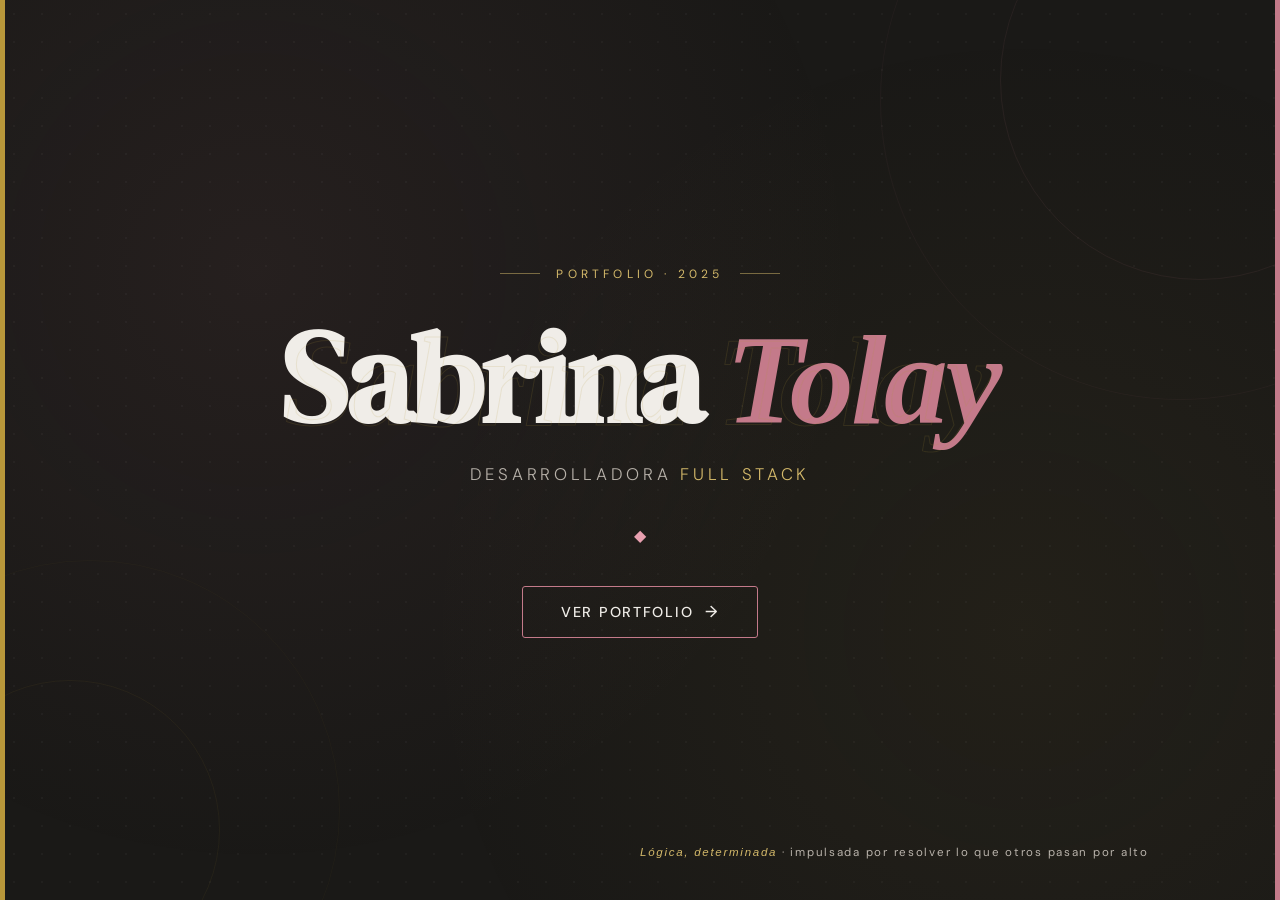
==== commit 69a07b7c: "renombrar archivos" ====
--- a/index.html
+++ b/index.html
@@ -3,305 +3,47 @@
 <head>
   <meta charset="UTF-8" />
   <meta name="viewport" content="width=device-width, initial-scale=1.0" />
-  <meta name="description" content="Sabrina Tolay — Desarrolladora Full Stack buscando su primera experiencia laboral en una empresa de tecnología." />
-  <title>Sabrina Tolay | Desarrolladora Full Stack</title>
-  <link rel="stylesheet" href="style.css" />
+  <title>Sabrina Tolay</title>
+  <link rel="preconnect" href="https://fonts.googleapis.com">
+  <link href="https://fonts.googleapis.com/css2?family=DM+Serif+Display:ital@0;1&family=DM+Sans:wght@300;400;500&display=swap" rel="stylesheet">
+  <link rel="stylesheet" href="stylehome.css">
 </head>
 <body>
 
-  <!-- ========== NAVEGACIÓN ========== -->
-  <header>
-    <nav class="navbar">
-      <div class="nav-logo">
-        <span class="logo-nombre"><a href="#hero">Sabrina Tolay</a></span>
-      </div>
-      <ul class="nav-links">
-        <li><a href="#sobre-mi">Sobre mí</a></li>
-        <li><a href="#habilidades">Habilidades</a></li>
-        <li><a href="#proyectos">Proyectos</a></li>
-        <li><a href="#contacto">Contacto</a></li>
-      </ul>
-      <button class="nav-toggle" aria-label="Abrir menú">&#9776;</button>
-    </nav>
-  </header>
+  <!-- Círculos decorativos -->
+  <div class="circulo circulo-1"></div>
+  <div class="circulo circulo-2"></div>
+  <div class="circulo circulo-3"></div>
+  <div class="circulo circulo-4"></div>
 
-  <main>
+  <main class="splash">
 
-    <!-- ========== HERO ========== -->
-    <section id="hero" class="hero">
-      <div class="hero-contenido">
+    <div class="deco-top">
+      <span class="deco-linea">Portfolio · 2025</span>
+    </div>
 
-        <div class="hero-texto">
-          <p class="hero-saludo">¡Hola! Soy</p>
-          <h1 class="hero-nombre">Sabrina Tolay</h1>
-          <h2 class="hero-titulo">Desarrolladora Full Stack</h2>
-          <p class="hero-descripcion">
-            Egresada de la Tecnicatura Universitaria en Desarrollo Web.
-            Me esforcé mucho para llegar hasta acá y ahora busco la oportunidad
-            de demostrarlo dentro de un equipo que apueste por el talento nuevo.
-            Estoy abierta a posiciones junior, bootcamps y proyectos de práctica.
-          </p>
-          <div class="hero-botones">
-            <a href="#proyectos" class="btn btn-primario">Ver mis proyectos</a>
-            <a href="CV_SabrinaTolay.pdf" class="btn btn-secundario" target="_blank" download>Descargar CV</a>
-          </div>
-        </div>
+    <h1 class="nombre" data-text="Sabrina Tolay">
+      Sabrina <span class="acento">Tolay</span>
+    </h1>
 
-        <div class="hero-foto">
-          <!-- Reemplazá "foto.jpg" con tu imagen real -->
-          <img src="img/foto.jpeg" alt="Foto de Sabrina Tolay" />
-        </div>
-
-      </div>
-    </section>
-
-    <!-- ========== SOBRE MÍ ========== -->
-    <section id="sobre-mi" class="seccion sobre-mi">
-      <div class="contenedor">
-        <h2 class="seccion-titulo">Sobre mí</h2>
-        <div class="sobre-mi-texto">
-          <p>
-            Soy Sabrina Tolay, desarrolladora Full Stack recién egresada de la
-            Tecnicatura Universitaria en Desarrollo Web. Durante mi carrera trabajé
-            con tecnologías como PHP, Python, Java, CodeIgniter y MySQL, desarrollando
-            aplicaciones web completas desde el diseño de la base de datos hasta
-            la interfaz de usuario.
-          </p>
-          <p>
-            Soy muy lógica, lo que me permite ir desde el detalle más pequeño para
-            entender por qué falla lo más grande. No me quedo tranquila hasta que
-            todo funciona correctamente — si hay un problema, sigo pensando hasta
-            encontrarlo. Cada bug resuelto no es solo una corrección: es experiencia
-            acumulada y la satisfacción de haber contribuido con algo real.
-          </p>
-          <p>
-            Me interesa especialmente la experiencia del usuario: me gusta detectar
-            qué falla en una interfaz y mejorarlo para que tanto el trabajador que
-            usa una app internamente como el usuario final tengan exactamente lo que
-            necesitan. Busco una empresa donde pueda aportar esa mirada, crecer dentro
-            de un equipo y ser parte de cambios que se noten.
-          </p>
-          <a href="CV_SabrinaTolay.pdf" class="btn btn-primario" target="_blank" download>
-            Descargar CV
-          </a>
-        </div>
-      </div>
-    </section>
-
-        <!-- ========== HABILIDADES ========== -->
-    <section id="habilidades" class="seccion habilidades">
-      <div class="contenedor">
-        <h2 class="seccion-titulo">Habilidades</h2>
-
-        <div class="habilidades-categorias">
-
-          <div class="categoria">
-            <h3 class="categoria-titulo">Frontend</h3>
-            <ul class="skills-lista">
-              <li class="skill-item">
-                <img src="https://cdn.jsdelivr.net/gh/devicons/devicon/icons/html5/html5-original.svg" alt="HTML5" />
-                <span>HTML5</span>
-              </li>
-              <li class="skill-item">
-                <img src="https://cdn.jsdelivr.net/gh/devicons/devicon/icons/css3/css3-original.svg" alt="CSS3" />
-                <span>CSS3</span>
-              </li>
-              <li class="skill-item">
-                <img src="https://cdn.jsdelivr.net/gh/devicons/devicon/icons/javascript/javascript-original.svg" alt="JavaScript" />
-                <span>JavaScript</span>
-              </li>
-              <li class="skill-item">
-                <img src="https://cdn.jsdelivr.net/gh/devicons/devicon/icons/bootstrap/bootstrap-original.svg" alt="Bootstrap" />
-                <span>Bootstrap</span>
-              </li>
-            </ul>
-          </div>
-
-          <div class="categoria">
-            <h3 class="categoria-titulo">Backend</h3>
-            <ul class="skills-lista">
-              <li class="skill-item">
-                <img src="https://cdn.jsdelivr.net/gh/devicons/devicon/icons/php/php-original.svg" alt="PHP" />
-                <span>PHP</span>
-              </li>
-              <li class="skill-item">
-                <img src="https://cdn.jsdelivr.net/gh/devicons/devicon/icons/python/python-original.svg" alt="Python" />
-                <span>Python</span>
-              </li>
-              <li class="skill-item">
-                <img src="https://cdn.jsdelivr.net/gh/devicons/devicon/icons/java/java-original.svg" alt="Java" />
-                <span>Java</span>
-              </li>
-              <li class="skill-item">
-                <img src="https://cdn.jsdelivr.net/gh/devicons/devicon/icons/codeigniter/codeigniter-plain.svg" alt="CodeIgniter" />
-                <span>CodeIgniter</span>
-              </li>
-            </ul>
-          </div>
-
-          <div class="categoria">
-            <h3 class="categoria-titulo">Base de Datos y Herramientas</h3>
-            <ul class="skills-lista">
-              <li class="skill-item">
-                <img src="https://cdn.jsdelivr.net/gh/devicons/devicon/icons/mysql/mysql-original.svg" alt="MySQL" />
-                <span>MySQL</span>
-              </li>
-              <li class="skill-item">
-                <img src="https://cdn.jsdelivr.net/gh/devicons/devicon/icons/github/github-original.svg" alt="GitHub" />
-                <span>GitHub</span>
-              </li>
-              <li class="skill-item">
-                <img src="https://cdn.jsdelivr.net/gh/devicons/devicon/icons/canva/canva-original.svg" alt="Canva" />
-                <span>Canva</span>
-              </li>
-            </ul>
-          </div>
-
-        </div>
-      </div>
-    </section>
-
-    <!-- ========== PROYECTOS ========== -->
-    <section id="proyectos" class="seccion proyectos">
-      <div class="contenedor">
-        <h2 class="seccion-titulo">Proyectos</h2>
-        <p class="seccion-subtitulo">
-          Estos son algunos de los proyectos que desarrollé durante mi carrera.
-          Cada uno representó un desafío distinto y una oportunidad concreta de aprender.
-        </p>
-
-        <div class="proyectos-grid">
-
-          <!-- PROYECTO 1 — completar con datos reales -->
-          <article class="proyecto-card">
-            <div class="proyecto-imagen">
-              <img src="img/Dg.png" alt="Captura del Proyecto 1" />
-            </div>
-            <div class="proyecto-info">
-              <h3 class="proyecto-nombre">DG contrucciones y soluciones</h3>
-              <p class="proyecto-descripcion">
-                DG es un sistema para un Maestro Mayor de Obras, que permite
-                 administrar solicitudes de trabajo, publicar trabajos realizados , gestionar equipos para 
-                 obras y recibir calificaciones de clientes.
-                Incluye una sección pública para que usuarios visualicen trabajos y envíen solicitudes.
-                Este proyecto resuelve la necesidad de centralizar la gestión de trabajos y la comunicación entre el 
-                profesional, clientes y trabajadores.
-              </p>
-              <ul class="proyecto-tecnologias">
-                <li>PHP</li>
-                <li>MySQL</li>
-                <li>Bootstrap</li>
-              </ul>
-              <div class="proyecto-links">
-                <a href="https://github.com/sabrinatolay/nombre-repo" target="_blank" class="btn btn-secundario">
-                  Ver código en GitHub
-                </a>
-              </div>
-            </div>
-          </article>
-
-          <!-- PROYECTO 2 -->
-          <article class="proyecto-card">
-            <div class="proyecto-imagen">
-              <img src="img/TareasApp.png" alt="Captura del Proyecto 2" />
-            </div>
-            <div class="proyecto-info">
-              <h3 class="proyecto-nombre">Tareasapp_PHP-Collaborator</h3>
-              <p class="proyecto-descripcion">
-                PHP Collaborator es una plataforma para gestión de tareas y colaboradores en proyectos PHP usando
-                 modelo MVC en CodeIgniter 4. Donde se permite asignar subtareas automáticamente a colaboradores 
-                 disponibles,confiando en su competencia.
-              </p>
-              <ul class="proyecto-tecnologias">
-                <li>CodeIgniter</li>
-                <li>MySQL</li>
-                <li>JavaScript</li>
-              </ul>
-              <div class="proyecto-links">
-                <a href="https://github.com/Sabry2493/Tareasapp_PHP-Collaborator" target="_blank" class="btn btn-secundario">
-                  Ver código en GitHub
-                </a>
-              </div>
-            </div>
-          </article>
-
-          <!-- PROYECTO 3 -->
-          <article class="proyecto-card">
-            <div class="proyecto-imagen">
-              <img src="img/Happyfeet.png" alt="Captura del Proyecto 3" />
-            </div>
-            <div class="proyecto-info">
-              <h3 class="proyecto-nombre">Mi-Veterinaria_Happy-Feets</h3>
-              <p class="proyecto-descripcion">
-                Happy Feets es una aplicación web para la gestión integral de una veterinaria, desarrollada con PHP
-                 utilizando el patrón MVC de CodeIgniter 4. Permite registrar, modificar y eliminar información sobre
-                  amos, mascotas y veterinarios, así como llevar el control de visitas veterinarias. Pensada para 
-                  facilitar el trabajo administrativo del personal.
-              </p>
-              <ul class="proyecto-tecnologias">
-                <li>PHP</li>
-                <li>MySQL</li>
-                <li>HTML / CSS</li>
-              </ul>
-              <div class="proyecto-links">
-                <a href="https://github.com/Sabry2493/Mi-Veterinaria_Happy-Feets" target="_blank" class="btn btn-secundario">
-                  Ver código en GitHub
-                </a>
-              </div>
-            </div>
-          </article>
-
-        </div>
-      </div>
-    </section>
-
-    <!-- ========== CONTACTO ========== -->
-     <section id="contacto" class="seccion contacto">
-  <div class="contenedor">
-    <h2 class="seccion-titulo">¿Hablamos?</h2>
-    <p class="seccion-subtitulo">
-      Si estás buscando una desarrolladora para sumar a tu equipo,
-      me encantaría que me escribas en cualquiera de estos canales. 
-      Estoy disponible para entrevistas.
+    <p class="subtitulo">
+      Desarrolladora <span>Full Stack</span>
     </p>
 
-    <div class="contacto-cards">
+    <div class="separador">
+      <span class="separador-icono">◆</span>
+    </div>
 
-      <a href="mailto:sabrina@email.com" class="contacto-card">
-        <span class="contacto-card-icono">✉️</span>
-        <span class="contacto-card-label">Email</span>
-        <span class="contacto-card-valor">sabrinatolay@gmail.com</span>
-      </a>
-
-      <a href="https://www.linkedin.com/in/sabrinatolay" target="_blank" class="contacto-card">
-        <span class="contacto-card-icono">💼</span>
-        <span class="contacto-card-label">LinkedIn</span>
-        <span class="contacto-card-valor">/in/sabrinatolay</span>
-      </a>
-
-      <a href="https://github.com/sabrinatolay" target="_blank" class="contacto-card">
-        <span class="contacto-card-icono">🐙</span>
-        <span class="contacto-card-label">GitHub</span>
-        <span class="contacto-card-valor">/sabrinatolay</span>
-      </a>
-
-    </div>
-  </div>
-</section>
-
+    <a href="portfolio.html" class="btn-entrar">
+      Ver portfolio
+      <span class="btn-flecha">→</span>
+    </a>
 
   </main>
 
-  <!-- ========== FOOTER ========== -->
-  <footer class="footer">
-    <div class="contenedor">
-      <p>&copy; 2025 Sabrina Tolay — Desarrolladora Full Stack</p>
-    </div>
-  </footer>
+  <p class="frase">
+    <em>Lógica, determinada</em> · impulsada por resolver lo que otros pasan por alto
+  </p>
 
-  <script src="main.js"></script>
 </body>
 </html>
-<!-- Describí qué hace la app, qué problema resuelve y cuál fue
-                tu rol en el desarrollo (ej: "desarrollé el módulo de login,
-                el ABM de usuarios y el diseño de la base de datos"). -->
--- a/stylehome.css
+++ b/stylehome.css
@@ -0,0 +1,283 @@
+ /* ── Reset ─────────────────────────────── */
+    *, *::before, *::after { box-sizing: border-box; margin: 0; padding: 0; }
+
+    /* ── Variables ─────────────────────────── */
+    :root {
+      --gris-fondo:   #1a1917;
+      --gris-med:     #252320;
+      --gris-clar:    #2e2c29;
+      --rosa:         #c47a8a;
+      --rosa-suave:   #e8a0b0;
+      --dorado:       #b8973a;
+      --dorado-clar:  #d4b96a;
+      --crema:        #f0ede8;
+      --crema-suave:  #b8b2aa;
+    }
+
+    /* ── Base ──────────────────────────────── */
+    html, body {
+      width: 100%; height: 100%;
+      overflow: hidden;
+      background: var(--gris-fondo);
+      font-family: 'DM Sans', sans-serif;
+      -webkit-font-smoothing: antialiased;
+    }
+
+    /* ── Fondo con textura de puntos ───────── */
+    body::before {
+      content: '';
+      position: fixed;
+      inset: 0;
+      background-image:
+        radial-gradient(circle at 20% 30%, rgba(196,122,138,0.07) 0%, transparent 50%),
+        radial-gradient(circle at 80% 70%, rgba(184,151,58,0.06) 0%, transparent 50%),
+        radial-gradient(rgba(255,255,255,0.03) 1px, transparent 1px); /* Crea un círculo blanco muy pequeño (1px) casi transparente (0.03 = 3% de opacidad),el resto del espacio es transparente. */
+      background-size: 100% 100%, 100% 100%, 28px 28px;/* Esto repite ese gradiente cada 28px en x e y. */
+      pointer-events: none;
+      z-index: 0;
+    }
+
+    /* ── Líneas decorativas laterales ──────── */
+    body::after {
+      content: '';
+      position: fixed;
+      inset: 0;
+      background:
+        linear-gradient(to right, var(--dorado) 0px, var(--dorado) 5px, transparent 5px),
+        linear-gradient(to left,  var(--rosa)   0px, var(--rosa)   5px, transparent 5px);
+      pointer-events: none;
+      z-index: 0;
+    }
+
+    /* ── Contenedor central ─────────────────── */
+    .splash {
+      position: relative;
+      z-index: 1;
+      width: 100%;
+      height: 100vh;
+      display: flex;
+      flex-direction: column;
+      align-items: center;
+      justify-content: center;
+      gap: 0;
+      padding: 2rem;
+      text-align: center;
+    }
+
+    /* ── Elemento decorativo superior ──────── */
+    .deco-top {
+      font-size: 0.75rem;
+      letter-spacing: 0.35em;
+      color: var(--dorado);
+      text-transform: uppercase;
+      margin-bottom: 2rem;
+      opacity: 0;
+      animation: fadeUp 0.8s ease 0.2s forwards;
+    }
+
+    .deco-linea {
+      display: inline-flex;
+      align-items: center;
+      gap: 1rem;
+      color: var(--dorado-clar);
+    }
+
+    .deco-linea::before,
+    .deco-linea::after {
+      content: '';
+      display: block;
+      width: 40px;
+      height: 1px;
+      background: var(--dorado-clar);
+      opacity: 0.5;
+    }
+
+    /* ── Nombre ─────────────────────────────── */
+    .nombre {
+      font-family: 'DM Serif Display', serif;
+      font-size: clamp(3.5rem, 10vw, 8rem);
+      line-height: 1;
+      letter-spacing: -0.02em;
+      color: var(--crema);
+      opacity: 0;
+      animation: fadeUp 0.9s ease 0.4s forwards;
+      position: relative;
+    }
+
+    .nombre .acento {
+      color: var(--rosa);
+      font-style: italic;
+    }
+
+    /* Sombra de texto muy sutil */
+    .nombre::after {
+      content: attr(data-text);
+      position: absolute;
+      top: 4px;
+      left: 4px;
+      color: transparent;
+      -webkit-text-stroke: 1px rgba(184,151,58,0.15);
+      pointer-events: none;
+      font-style: italic;
+    }
+
+    /* ── Subtítulo ──────────────────────────── */
+    .subtitulo {
+      font-size: clamp(0.85rem, 2vw, 1.05rem);
+      font-weight: 300;
+      letter-spacing: 0.22em;
+      text-transform: uppercase;
+      color: var(--crema-suave);
+      margin-top: 1.2rem;
+      opacity: 0;
+      animation: fadeUp 0.9s ease 0.6s forwards;
+    }
+
+    .subtitulo span {
+      color: var(--dorado-clar);
+    }
+
+    /* ── Separador ──────────────────────────── */
+    .separador {
+      display: flex;
+      align-items: center;
+      gap: 1rem;
+      margin: 2.5rem 0;
+      opacity: 0;
+      animation: fadeUp 0.8s ease 0.8s forwards;
+    }
+
+    .separador::before,
+    .separador::after {
+      content: '';
+      flex: 1;
+      max-width: 80px;
+      height: 1px;
+      background: linear-gradient(to right, transparent, var(--rosa-suave));
+    }
+
+    .separador::after {
+      background: linear-gradient(to left, transparent, var(--rosa-suave));
+    }
+
+    .separador-icono {
+      font-size: 1rem;
+      color: var(--rosa-suave);
+    }
+
+    /* ── Botón ───────────────────────────────── */
+    .btn-entrar {
+      display: inline-flex;
+      align-items: center;
+      gap: 0.75rem;
+      padding: 0.9rem 2.4rem;
+      background: transparent;
+      border: 1.5px solid var(--rosa);
+      border-radius: 3px;
+      color: var(--crema);
+      font-family: 'DM Sans', sans-serif;
+      font-size: 0.9rem;
+      font-weight: 500;
+      letter-spacing: 0.12em;
+      text-transform: uppercase;
+      text-decoration: none;
+      cursor: pointer;
+      opacity: 0;
+      animation: fadeUp 0.8s ease 1s forwards;
+      position: relative;
+      overflow: hidden;
+      transition: color 0.3s ease, border-color 0.3s ease;
+    }
+
+    /* Efecto fill al hover */
+    .btn-entrar::before {
+      content: '';
+      position: absolute;
+      inset: 0;
+      background: var(--rosa);
+      transform: translateX(-100%);
+      transition: transform 0.35s ease;
+      z-index: -1;
+    }
+
+    .btn-entrar:hover::before {
+      transform: translateX(0);
+    }
+
+    .btn-entrar:hover {
+      color: var(--crema);
+      border-color: var(--rosa);
+    }
+
+    .btn-flecha {
+      font-size: 1rem;
+      transition: transform 0.3s ease;
+    }
+
+    .btn-entrar:hover .btn-flecha {
+      transform: translateX(5px);
+    }
+
+    /* ── Frase inferior ─────────────────────── */
+    .frase {
+      position: fixed;
+      bottom: 2.5rem;
+      left: 50%;
+      transform: translateX(-50%);
+      font-size: 0.72rem;
+      letter-spacing: 0.15em;
+      color: var(--crema-suave);
+      opacity: 0;
+      animation: fadeUp 0.8s ease 1.3s forwards;
+      white-space: nowrap;
+    }
+
+    .frase em {
+      color: var(--dorado-clar);
+      font-style: italic;
+    }
+
+    /* ── Círculos decorativos de fondo ──────── */
+    .circulo {
+      position: fixed;
+      border-radius: 50%;
+      pointer-events: none;
+      z-index: 0;
+    }
+
+    .circulo-1 {
+      width: 400px; height: 400px;
+      top: -120px; right: -120px;
+      border: 1px solid rgba(196,122,138,0.08);
+    }
+
+    .circulo-2 {
+      width: 600px; height: 600px;
+      top: -200px; right: -200px;
+      border: 1px solid rgba(196,122,138,0.05);
+    }
+
+    .circulo-3 {
+      width: 300px; height: 300px;
+      bottom: -80px; left: -80px;
+      border: 1px solid rgba(184,151,58,0.07);
+    }
+
+    .circulo-4 {
+      width: 500px; height: 500px;
+      bottom: -160px; left: -160px;
+      border: 1px solid rgba(184,151,58,0.04);
+    }
+
+    /* ── Animaciones ────────────────────────── */
+    @keyframes fadeUp {
+      from { opacity: 0; transform: translateY(20px); }
+      to   { opacity: 1; transform: translateY(0); }
+    }
+
+    /* ── Responsive ─────────────────────────── */
+    @media (max-width: 480px) {
+      .nombre::after { display: none; }
+      .separador::before,
+      .separador::after { max-width: 40px; }
+    }
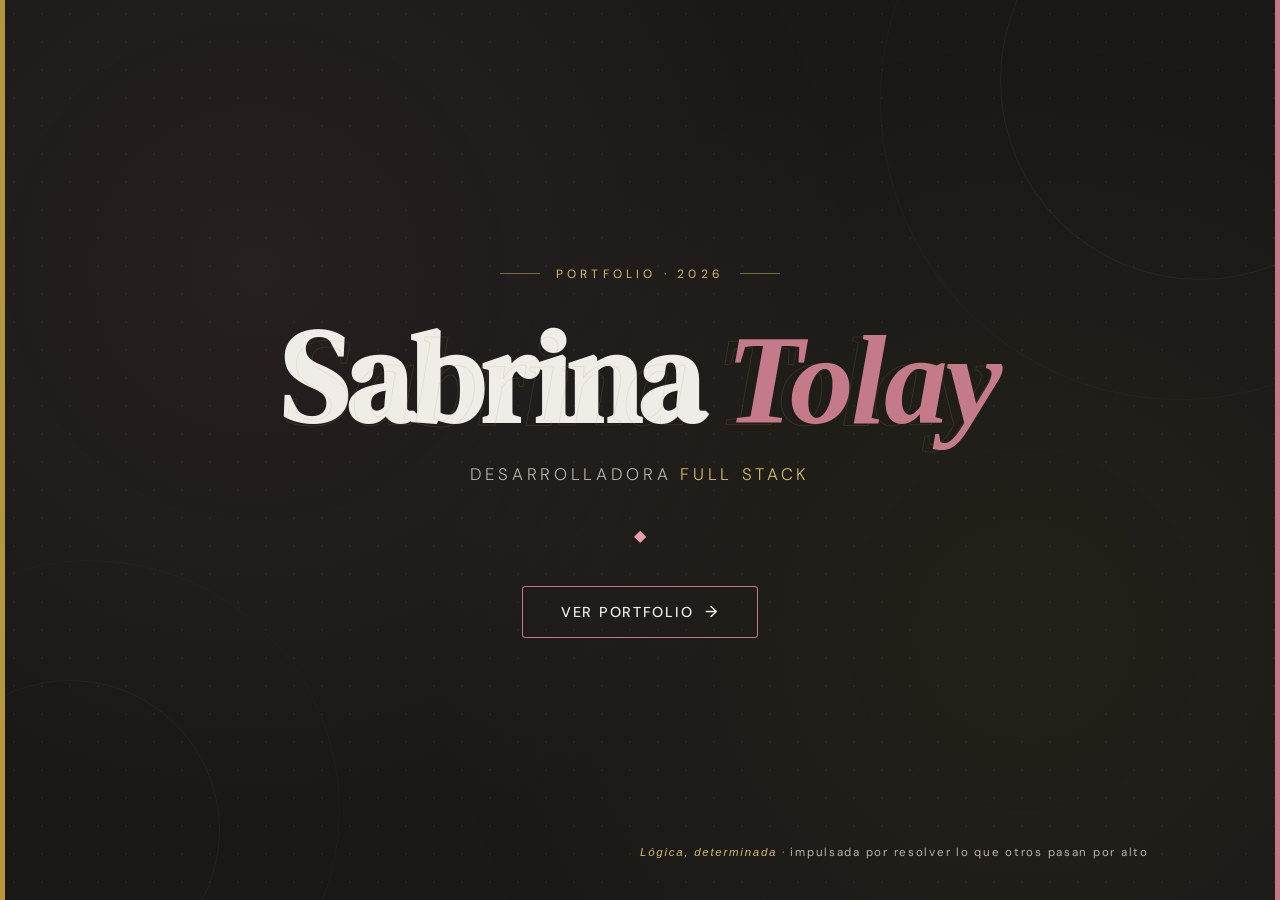
==== commit 367834ce: "cambios en css header" ====
--- a/index.html
+++ b/index.html
@@ -19,7 +19,7 @@
   <main class="splash">
 
     <div class="deco-top">
-      <span class="deco-linea">Portfolio · 2025</span>
+      <span class="deco-linea">Portfolio · 2026</span>
     </div>
 
     <h1 class="nombre" data-text="Sabrina Tolay">
